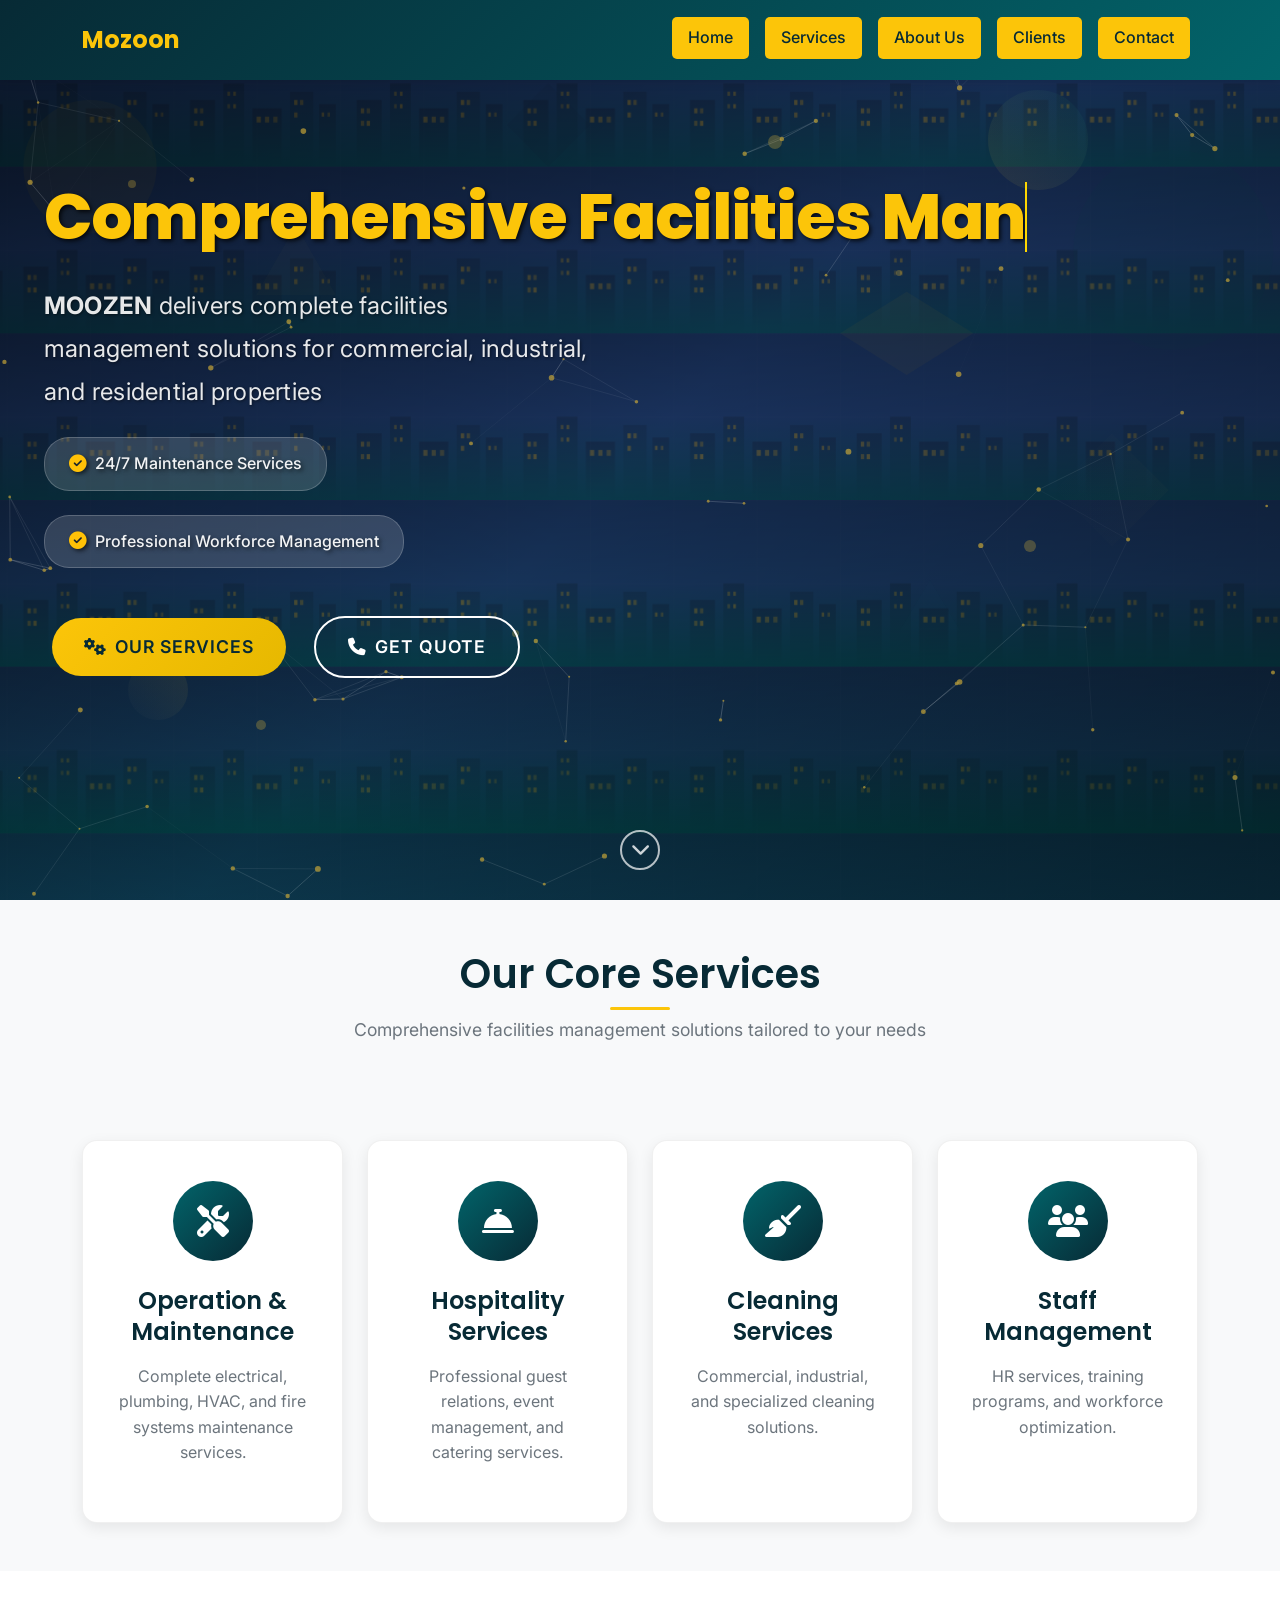
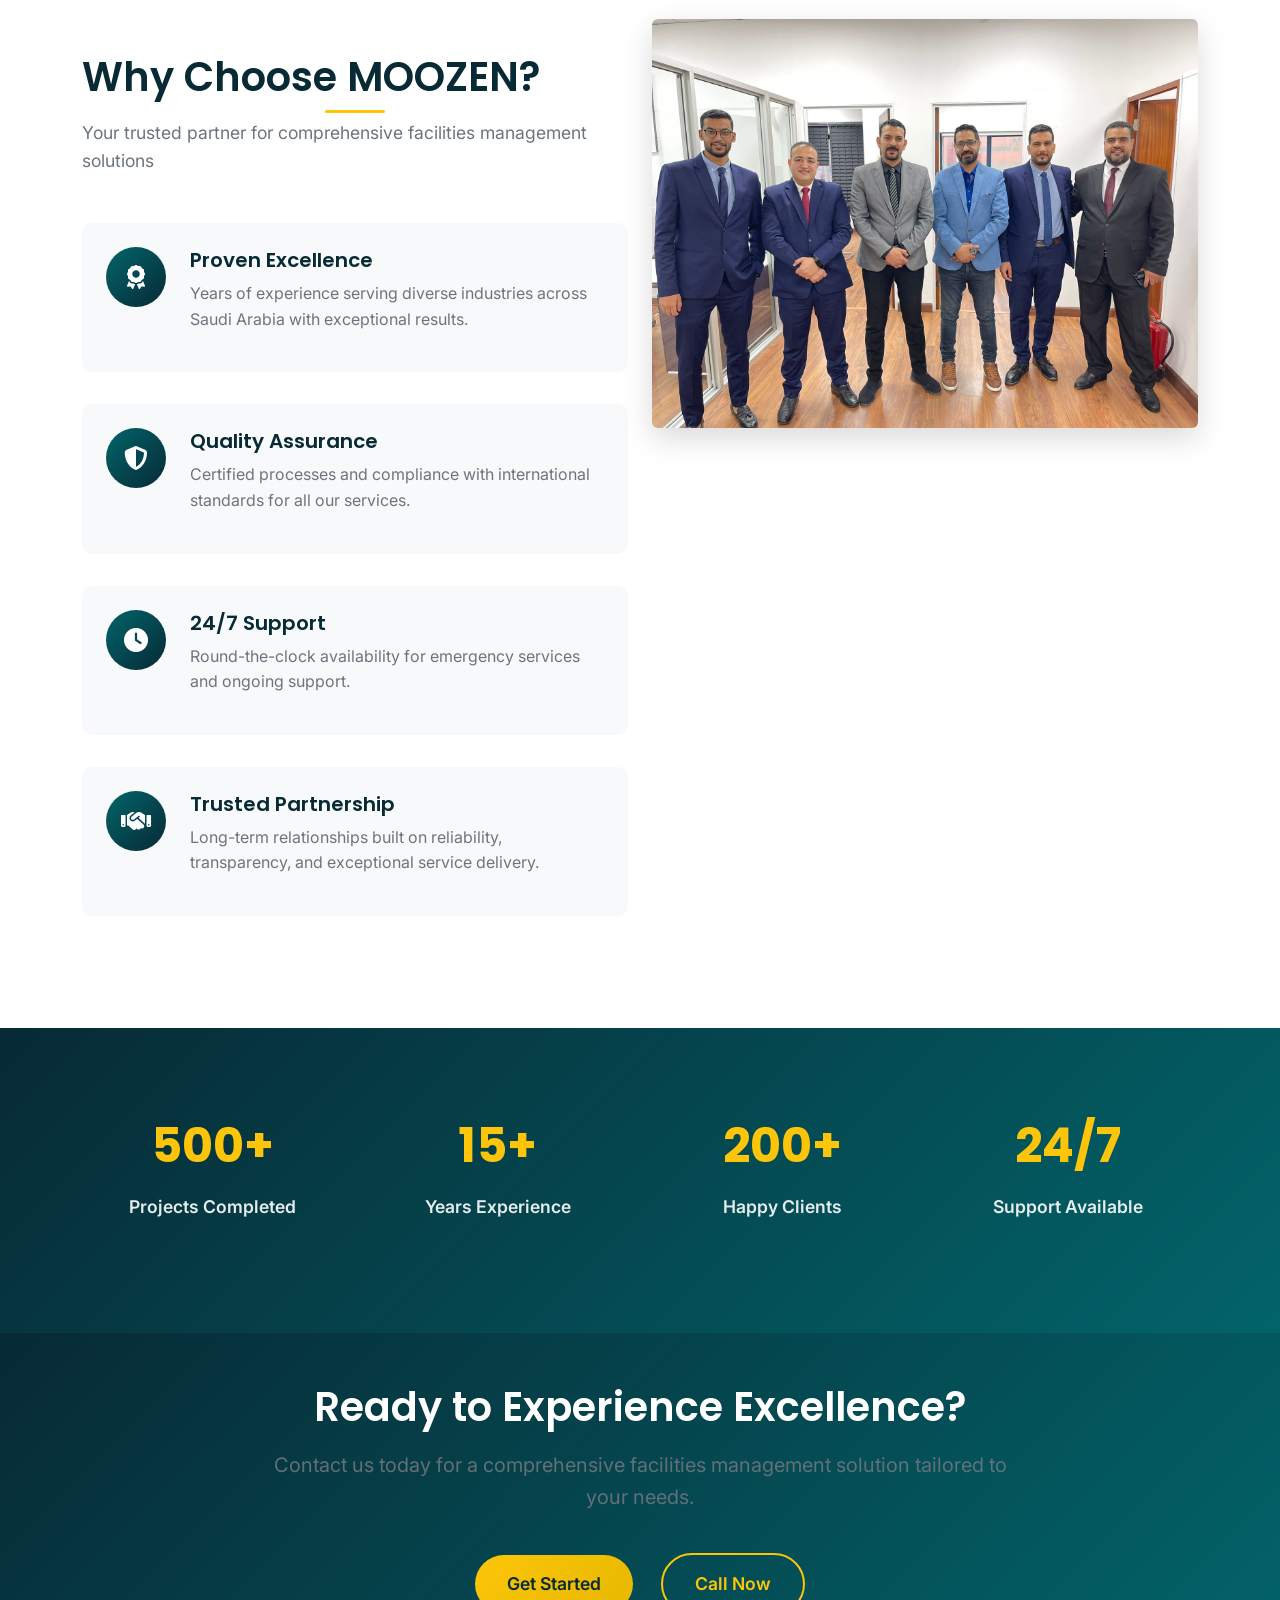
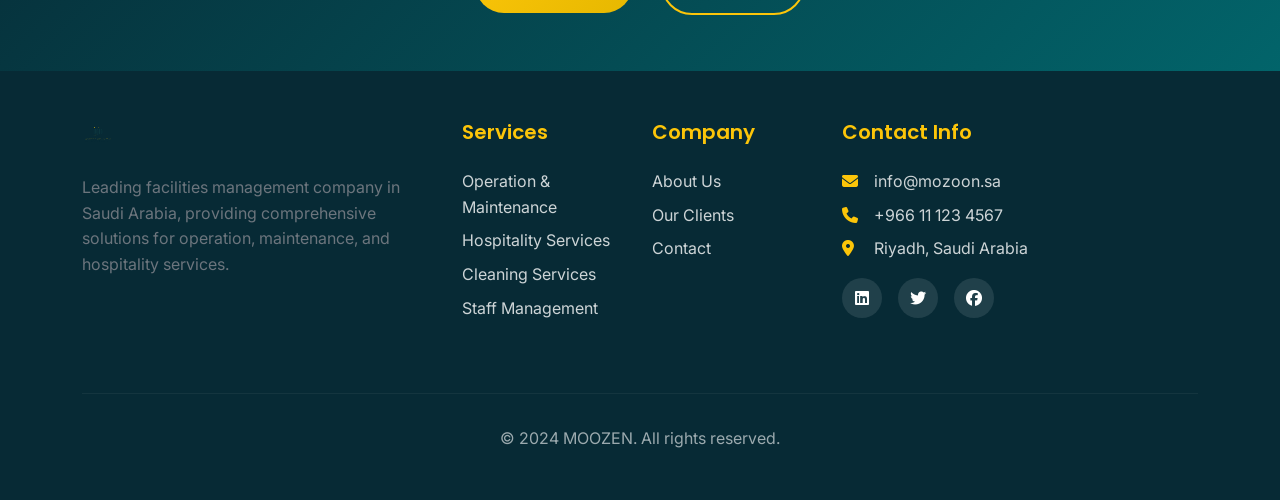
==== index.html @ cc42c61a "Initial commit: Mozoon facilities management website with interactive features" ====
<!DOCTYPE html>
<html lang="en">
<head>
    <meta charset="UTF-8">
    <meta name="viewport" content="width=device-width, initial-scale=1.0">
    <meta name="description" content="MOOZEN - Leading facilities management company in Saudi Arabia providing comprehensive maintenance, operation, and hospitality services.">
    <meta name="keywords" content="facilities management, Saudi Arabia, maintenance, operation, hospitality services, cleaning, staff management">
    <title>MOOZEN - Excellence in Facilities Management | Saudi Arabia</title>
    
    <!-- Bootstrap 5 CSS -->
    <link href="https://cdn.jsdelivr.net/npm/bootstrap@5.3.0/dist/css/bootstrap.min.css" rel="stylesheet">
    <!-- Font Awesome -->
    <link rel="stylesheet" href="https://cdnjs.cloudflare.com/ajax/libs/font-awesome/6.4.0/css/all.min.css">
    <!-- Google Fonts -->
    <link href="https://fonts.googleapis.com/css2?family=Inter:wght@300;400;500;600;700&family=Poppins:wght@300;400;500;600;700&display=swap" rel="stylesheet">
    <!-- Custom CSS -->
    <link rel="stylesheet" href="styles.css">
</head>
<body>
    <!-- Navigation -->
    <nav class="navbar navbar-expand-lg navbar-dark fixed-top">
        <div class="container">
            <a class="navbar-brand" href="index.html">
                <span class="logo-text">Mozoon</span>
            </a>
            <button class="navbar-toggler" type="button" data-bs-toggle="collapse" data-bs-target="#navbarNav">
                <span class="navbar-toggler-icon"></span>
            </button>
            <div class="collapse navbar-collapse" id="navbarNav">
                <ul class="navbar-nav ms-auto">
                    <li class="nav-item">
                        <a class="nav-link active" href="index.html">Home</a>
                    </li>
                    <li class="nav-item">
                        <a class="nav-link" href="services.html">Services</a>
                    </li>
                    <li class="nav-item">
                        <a class="nav-link" href="about.html">About Us</a>
                    </li>
                    <li class="nav-item">
                        <a class="nav-link" href="clients.html">Clients</a>
                    </li>
                    <li class="nav-item">
                        <a class="nav-link" href="contact.html">Contact</a>
                    </li>
                </ul>
            </div>
        </div>
    </nav>

    <!-- Hero Section -->
    <section class="hero-section parallax-hero hero-slider">
        <!-- Background Image Slider -->
        <div class="hero-background-slider">
            <div class="hero-slide active" data-bg="photovoltaics-factory-manager-looking-paperwork-documents.jpg">
                <div class="slide-overlay"></div>
            </div>
            <div class="hero-slide" data-bg="person-white-chemical-protection-suit-doing-disinfection-public-areas-stop-spreading-highly-contagious-corona-virus.jpg">
                <div class="slide-overlay"></div>
            </div>
            <div class="hero-slide" data-bg="human-hand-passing-gear-robotic-hand.jpg">
                <div class="slide-overlay"></div>
            </div>
        </div>
        
        <canvas id="particle-network-canvas" class="particle-network-canvas"></canvas>
        <div class="hero-particles">
            <div class="particle particle-1"></div>
            <div class="particle particle-2"></div>
            <div class="particle particle-3"></div>
            <div class="particle particle-4"></div>
            <div class="particle particle-5"></div>
            <div class="particle particle-6"></div>
        </div>
        <div class="hero-geometric-shapes">
            <div class="shape shape-circle-1"></div>
            <div class="shape shape-circle-2"></div>
            <div class="shape shape-triangle-1"></div>
            <div class="shape shape-triangle-2"></div>
            <div class="shape shape-square-1"></div>
        </div>
        <div class="container-fluid">
            <div class="row align-items-center min-vh-100">
                <div class="col-lg-6 col-md-8">
                    <div class="hero-content-left">
                        <!-- Dynamic slide text -->
                        <div class="hero-slide-text">
                            <div class="slide-text" data-slide="0">
                                <h1 class="hero-title typewriter-text">Comprehensive Facilities Management</h1>
                                <div class="hero-subtitle fade-in-up">
                                    <p class="lead-text mb-3"><strong>MOOZEN</strong> delivers complete facilities management solutions for commercial, industrial, and residential properties</p>
                                    <div class="key-benefits">
                                        <div class="benefit-highlight">
                                            <i class="fas fa-check-circle text-warning me-2"></i>
                                            <span>24/7 Maintenance Services</span>
                                        </div>
                                        <div class="benefit-highlight">
                                            <i class="fas fa-check-circle text-warning me-2"></i>
                                            <span>Professional Workforce Management</span>
                                        </div>
                                    </div>
                                </div>
                            </div>
                            <div class="slide-text" data-slide="1">
                                <h1 class="hero-title typewriter-text">Premium Cleaning & Sanitization</h1>
                                <p class="hero-subtitle fade-in-up">Maintaining the highest hygiene standards with advanced cleaning protocols and professional disinfection services for all types of facilities and environments.</p>
                            </div>
                            <div class="slide-text" data-slide="2">
                                <h1 class="hero-title typewriter-text">Smart Operations & Technology</h1>
                                <p class="hero-subtitle fade-in-up">Integrating cutting-edge technology with experienced professionals to deliver efficient, cost-effective facility management solutions that exceed expectations.</p>
                            </div>
                        </div>
                        
                        <div class="hero-buttons fade-in-up">
                            <a href="services.html" class="btn btn-primary btn-lg me-3">
                                <i class="fas fa-cogs me-2"></i>Our Services
                            </a>
                            <a href="contact.html" class="btn btn-outline-light btn-lg">
                                <i class="fas fa-phone me-2"></i>Get Quote
                            </a>
                        </div>
                    </div>
                </div>
                <div class="col-lg-6 col-md-4 d-none d-md-block">
                    <!-- This column will show the background images -->
                </div>
            </div>
        </div>
        <div class="hero-scroll-indicator">
            <div class="scroll-arrow">
                <i class="fas fa-chevron-down"></i>
            </div>
        </div>
    </section>

    <!-- Services Overview -->
    <section class="services-overview py-5">
        <div class="container">
            <div class="row">
                <div class="col-lg-8 mx-auto text-center mb-5">
                    <h2 class="section-title">Our Core Services</h2>
                    <p class="section-subtitle">Comprehensive facilities management solutions tailored to your needs</p>
                </div>
            </div>
            <div class="row g-4">
                <div class="col-lg-3 col-md-6">
                    <div class="service-card">
                        <div class="service-icon">
                            <i class="fas fa-tools"></i>
                        </div>
                        <h4>Operation & Maintenance</h4>
                        <p>Complete electrical, plumbing, HVAC, and fire systems maintenance services.</p>
                    </div>
                </div>
                <div class="col-lg-3 col-md-6">
                    <div class="service-card">
                        <div class="service-icon">
                            <i class="fas fa-concierge-bell"></i>
                        </div>
                        <h4>Hospitality Services</h4>
                        <p>Professional guest relations, event management, and catering services.</p>
                    </div>
                </div>
                <div class="col-lg-3 col-md-6">
                    <div class="service-card">
                        <div class="service-icon">
                            <i class="fas fa-broom"></i>
                        </div>
                        <h4>Cleaning Services</h4>
                        <p>Commercial, industrial, and specialized cleaning solutions.</p>
                    </div>
                </div>
                <div class="col-lg-3 col-md-6">
                    <div class="service-card">
                        <div class="service-icon">
                            <i class="fas fa-users"></i>
                        </div>
                        <h4>Staff Management</h4>
                        <p>HR services, training programs, and workforce optimization.</p>
                    </div>
                </div>
            </div>
        </div>
    </section>

    <!-- Why Choose Us -->
    <section class="why-choose-us py-5" id="why-choose-us">
        <div class="container">
            <div class="row">
                <div class="col-lg-6">
                    <div class="why-content">
                        <h2 class="section-title animate-title">Why Choose MOOZEN?</h2>
                        <p class="section-subtitle animate-subtitle">Your trusted partner for comprehensive facilities management solutions</p>
                        
                        <div class="benefit-item animate-benefit" data-delay="0.2">
                            <div class="benefit-icon">
                                <i class="fas fa-award"></i>
                            </div>
                            <div class="benefit-content">
                                <h5 class="highlight-text">Proven Excellence</h5>
                                <p>Years of experience serving diverse industries across Saudi Arabia with exceptional results.</p>
                            </div>
                        </div>
                        
                        <div class="benefit-item animate-benefit" data-delay="0.4">
                            <div class="benefit-icon">
                                <i class="fas fa-shield-alt"></i>
                            </div>
                            <div class="benefit-content">
                                <h5 class="highlight-text">Quality Assurance</h5>
                                <p>Certified processes and compliance with international standards for all our services.</p>
                            </div>
                        </div>
                        
                        <div class="benefit-item animate-benefit" data-delay="0.6">
                            <div class="benefit-icon">
                                <i class="fas fa-clock"></i>
                            </div>
                            <div class="benefit-content">
                                <h5 class="highlight-text">24/7 Support</h5>
                                <p>Round-the-clock availability for emergency services and ongoing support.</p>
                            </div>
                        </div>
                        
                        <div class="benefit-item animate-benefit" data-delay="0.8">
                            <div class="benefit-icon">
                                <i class="fas fa-handshake"></i>
                            </div>
                            <div class="benefit-content">
                                <h5 class="highlight-text">Trusted Partnership</h5>
                                <p>Long-term relationships built on reliability, transparency, and exceptional service delivery.</p>
                            </div>
                        </div>
                    </div>
                </div>
                <div class="col-lg-6">
                    <div class="why-image animate-image">
                        <img src="team.jpg" alt="Professional Team" class="img-fluid rounded">
                    </div>
                </div>
            </div>
        </div>
    </section>

    <!-- Company Statistics -->
    <section class="stats-section py-5">
        <div class="container">
            <div class="row text-center">
                <div class="col-lg-3 col-md-6 mb-4">
                    <div class="stat-item">
                        <div class="stat-number">500+</div>
                        <div class="stat-label">Projects Completed</div>
                    </div>
                </div>
                <div class="col-lg-3 col-md-6 mb-4">
                    <div class="stat-item">
                        <div class="stat-number">15+</div>
                        <div class="stat-label">Years Experience</div>
                    </div>
                </div>
                <div class="col-lg-3 col-md-6 mb-4">
                    <div class="stat-item">
                        <div class="stat-number">200+</div>
                        <div class="stat-label">Happy Clients</div>
                    </div>
                </div>
                <div class="col-lg-3 col-md-6 mb-4">
                    <div class="stat-item">
                        <div class="stat-number">24/7</div>
                        <div class="stat-label">Support Available</div>
                    </div>
                </div>
            </div>
        </div>
    </section>

    <!-- Call to Action -->
    <section class="cta-section py-5">
        <div class="container">
            <div class="row">
                <div class="col-lg-8 mx-auto text-center">
                    <h2 class="cta-title">Ready to Experience Excellence?</h2>
                    <p class="cta-subtitle">Contact us today for a comprehensive facilities management solution tailored to your needs.</p>
                    <div class="cta-buttons">
                        <a href="contact.html" class="btn btn-primary btn-lg me-3">Get Started</a>
                        <a href="tel:+966123456789" class="btn btn-outline-primary btn-lg">Call Now</a>
                    </div>
                </div>
            </div>
        </div>
    </section>

    <!-- Footer -->
    <footer class="footer py-5">
        <div class="container">
            <div class="row">
                <div class="col-lg-4 mb-4">
                    <div class="footer-brand">
                        <img src="logo mozoon.svg" alt="MOOZEN Logo" class="footer-logo">
                        <p>Leading facilities management company in Saudi Arabia, providing comprehensive solutions for operation, maintenance, and hospitality services.</p>
                    </div>
                </div>
                <div class="col-lg-2 col-md-6 mb-4">
                    <h5 class="footer-title">Services</h5>
                    <ul class="footer-links">
                        <li><a href="services.html">Operation & Maintenance</a></li>
                        <li><a href="services.html">Hospitality Services</a></li>
                        <li><a href="services.html">Cleaning Services</a></li>
                        <li><a href="services.html">Staff Management</a></li>
                    </ul>
                </div>
                <div class="col-lg-2 col-md-6 mb-4">
                    <h5 class="footer-title">Company</h5>
                    <ul class="footer-links">
                        <li><a href="about.html">About Us</a></li>
                        <li><a href="clients.html">Our Clients</a></li>
                        <li><a href="contact.html">Contact</a></li>
                    </ul>
                </div>
                <div class="col-lg-4 mb-4">
                    <h5 class="footer-title">Contact Info</h5>
                    <div class="contact-info">
                        <p><i class="fas fa-envelope me-2"></i> info@mozoon.sa</p>
                        <p><i class="fas fa-phone me-2"></i> +966 11 123 4567</p>
                        <p><i class="fas fa-map-marker-alt me-2"></i> Riyadh, Saudi Arabia</p>
                    </div>
                    <div class="social-links mt-3">
                        <a href="#" class="social-link"><i class="fab fa-linkedin"></i></a>
                        <a href="#" class="social-link"><i class="fab fa-twitter"></i></a>
                        <a href="#" class="social-link"><i class="fab fa-facebook"></i></a>
                    </div>
                </div>
            </div>
            <hr class="footer-divider">
            <div class="row">
                <div class="col-12 text-center">
                    <p class="footer-copyright">&copy; 2024 MOOZEN. All rights reserved.</p>
                </div>
            </div>
        </div>
    </footer>

    <!-- Bootstrap 5 JS -->
    <script src="https://cdn.jsdelivr.net/npm/bootstrap@5.3.0/dist/js/bootstrap.bundle.min.js"></script>
    <!-- Custom JS -->
    <script src="script.js"></script>
</body>
</html>
---- styles.css ----
/* MOOZEN Facilities Management - Custom Styles */

/* CSS Variables for Brand Colors */
:root {
    --primary-gray: #B6B5B5;
    --professional-teal: #02646A;
    --corporate-navy: #072A35;
    --accent-gold: #FCC509;
    --white: #ffffff;
    --light-gray: #f8f9fa;
    --dark-gray: #343a40;
    --text-dark: #2c3e50;
    --text-light: #6c757d;
}

/* Global Styles */
* {
    margin: 0;
    padding: 0;
    box-sizing: border-box;
}

html {
    scroll-behavior: smooth;
}

body {
    font-family: 'Inter', sans-serif;
    line-height: 1.6;
    color: var(--text-dark);
    background-color: var(--white);
}

/* Typography */
h1, h2, h3, h4, h5, h6 {
    font-family: 'Poppins', sans-serif;
    font-weight: 600;
    line-height: 1.3;
    margin-bottom: 1rem;
}

h1 {
    font-size: 3.5rem;
    font-weight: 700;
}

h2 {
    font-size: 2.5rem;
}

h3 {
    font-size: 2rem;
}

h4 {
    font-size: 1.5rem;
}

h5 {
    font-size: 1.25rem;
}

p {
    margin-bottom: 1rem;
    color: var(--text-light);
}

.lead {
    font-size: 1.25rem;
    font-weight: 400;
    color: var(--text-dark);
}

/* Navigation */
.navbar {
    background: linear-gradient(135deg, var(--corporate-navy) 0%, var(--professional-teal) 100%);
    padding: 1rem 0;
    transition: all 0.3s ease;
    box-shadow: 0 2px 10px rgba(0,0,0,0.1);
}

.navbar-brand .logo {
    height: 40px;
    width: auto;
}

.navbar-brand .logo-text {
    color: #FCC509 !important;
    font-weight: 700;
    font-size: 1.5rem;
    font-family: 'Poppins', sans-serif;
}

.navbar-nav .nav-link {
    color: var(--white) !important;
    font-weight: 500;
    margin: 0 0.5rem;
    padding: 0.5rem 1rem !important;
    border-radius: 5px;
    transition: all 0.3s ease;
}

.navbar-nav .nav-link:hover,
.navbar-nav .nav-link.active {
    background-color: var(--accent-gold);
    color: var(--corporate-navy) !important;
    transform: translateY(-2px);
}

.navbar-toggler {
    border: none;
    padding: 0.25rem 0.5rem;
}

.navbar-toggler:focus {
    box-shadow: none;
}

/* Particle Network Canvas */
.particle-network-canvas {
    position: absolute;
    top: 0;
    left: 0;
    width: 100%;
    height: 100%;
    z-index: 2;
    pointer-events: none;
    opacity: 0.8;
}

/* Hero Background Slider */
.hero-slider {
    position: relative;
    overflow: hidden;
}

.hero-background-slider {
    position: absolute;
    top: 0;
    left: 0;
    width: 100%;
    height: 100%;
    z-index: 0;
}

.hero-slide {
    position: absolute;
    top: 0;
    left: 0;
    width: 100%;
    height: 100%;
    background-size: cover;
    background-position: center;
    background-repeat: no-repeat;
    opacity: 0;
    transition: opacity 1s ease-in-out;
    z-index: 1;
}

.hero-slide.active {
    opacity: 1;
}

.hero-slide[data-bg="photovoltaics-factory-manager-looking-paperwork-documents.jpg"] {
    background-image: url('photovoltaics-factory-manager-looking-paperwork-documents.jpg');
}

.hero-slide[data-bg="person-white-chemical-protection-suit-doing-disinfection-public-areas-stop-spreading-highly-contagious-corona-virus.jpg"] {
    background-image: url('person-white-chemical-protection-suit-doing-disinfection-public-areas-stop-spreading-highly-contagious-corona-virus.jpg');
}

.hero-slide[data-bg="human-hand-passing-gear-robotic-hand.jpg"] {
    background-image: url('human-hand-passing-gear-robotic-hand.jpg');
}

.slide-overlay {
    position: absolute;
    top: 0;
    left: 0;
    width: 100%;
    height: 100%;
    background: linear-gradient(135deg, rgba(0, 0, 0, 0.7) 0%, rgba(0, 0, 0, 0.4) 50%, rgba(0, 0, 0, 0.6) 100%);
    z-index: 2;
}

/* Hero Slide Text */
.hero-slide-text {
    position: relative;
    z-index: 10;
}

.slide-text {
    opacity: 0;
    transform: translateY(30px);
    transition: all 1s ease-in-out;
    display: none;
}

.slide-text.active {
    opacity: 1;
    transform: translateY(0);
    display: block;
}

.slide-text .hero-title {
    animation: slideInFromTop 1.2s ease-out;
}

.slide-text .hero-subtitle {
    animation: slideInFromBottom 1.2s ease-out 0.3s both;
}

@keyframes slideInFromTop {
    0% {
        opacity: 0;
        transform: translateY(-50px);
    }
    100% {
        opacity: 1;
        transform: translateY(0);
    }
}

@keyframes slideInFromBottom {
    0% {
        opacity: 0;
        transform: translateY(30px);
    }
    100% {
        opacity: 1;
        transform: translateY(0);
    }
}

/* Mobile optimizations for hero slider */
@media (max-width: 768px) {
    .particle-network-canvas {
        opacity: 0.6; /* Reduce opacity on mobile for better performance */
    }
    
    .hero-slide {
        background-attachment: scroll; /* Disable parallax on mobile for better performance */
    }
    
    .slide-overlay {
        background: linear-gradient(135deg, rgba(0, 0, 0, 0.8) 0%, rgba(0, 0, 0, 0.6) 100%);
    }
    
    .slide-text .hero-title {
        font-size: 2rem;
    }
    
    .slide-text .hero-subtitle {
        font-size: 1rem;
    }
}

/* Hero Section with Parallax Effect */
.hero-section {
    position: relative;
    height: 100vh;
    min-height: 600px;
    display: flex;
    align-items: center;
    justify-content: center;
    overflow: hidden;
    color: white;
}

.parallax-hero {
    background-image: url('hero-bg.svg');
    background-attachment: fixed;
    background-position: center center;
    background-repeat: no-repeat;
    background-size: cover;
}

/* Hero Content Left-Aligned */
.hero-content-left {
    position: relative;
    z-index: 3;
    text-align: left;
    padding: 3rem 2rem;
    color: var(--white);
    max-width: 100%;
}

.hero-content-left .hero-title {
    font-size: 4rem;
    font-weight: 800;
    margin-bottom: 1.5rem;
    color: #FCC509 !important;
    text-shadow: 2px 2px 4px rgba(0, 0, 0, 0.8);
    line-height: 1.1;
    letter-spacing: -0.02em;
    font-family: 'Poppins', sans-serif;
}

.hero-content-left .hero-subtitle {
    font-size: 1.35rem;
    margin-bottom: 2rem;
    opacity: 0.95;
    line-height: 1.7;
    text-shadow: 2px 2px 4px rgba(0, 0, 0, 0.6);
    max-width: 100%;
    font-weight: 300;
    color: rgba(255, 255, 255, 0.95);
}

.hero-content-left .lead-text {
    font-size: 1.5rem;
    font-weight: 400;
    line-height: 1.8;
    margin: 0;
    max-width: 100%;
    color: rgba(255, 255, 255, 0.9);
    text-shadow: 1px 1px 3px rgba(0, 0, 0, 0.5);
    letter-spacing: 0.01em;
}

.hero-content-left .key-benefits {
    display: flex;
    justify-content: flex-start;
    gap: 1.5rem;
    margin-top: 1.5rem;
    flex-wrap: wrap;
}

.hero-content-left .benefit-highlight {
    display: flex;
    align-items: center;
    background: rgba(255, 255, 255, 0.15);
    padding: 0.75rem 1.5rem;
    border-radius: 25px;
    backdrop-filter: blur(10px);
    border: 1px solid rgba(255, 255, 255, 0.2);
    transition: all 0.3s ease;
    font-weight: 500;
}

.hero-content-left .benefit-highlight:hover {
    background: rgba(255, 255, 255, 0.25);
    transform: translateY(-2px);
    box-shadow: 0 8px 25px rgba(0, 0, 0, 0.3);
}

.hero-content-left .hero-buttons {
    margin-top: 2.5rem;
    text-align: left;
}

/* Keep original hero-content for backward compatibility */
.hero-content {
    position: relative;
    z-index: 3;
    text-align: center;
    padding: 2rem;
    color: var(--white);
}

.hero-title {
    font-size: 3.5rem;
    font-weight: 700;
    margin-bottom: 1.5rem;
    color: #FCC509 !important;
    text-shadow: 2px 2px 4px rgba(0, 0, 0, 0.8);
}

.hero-subtitle {
    font-size: 1.3rem;
    margin-bottom: 2rem;
    opacity: 0.95;
    line-height: 1.6;
    text-shadow: 1px 1px 2px rgba(0, 0, 0, 0.5);
    max-width: 600px;
}

.lead-text {
    font-size: 1.4rem;
    font-weight: 400;
    line-height: 1.7;
    margin: 0 auto;
    max-width: 650px;
}

.key-benefits {
    display: flex;
    justify-content: center;
    gap: 2rem;
    margin-top: 1.5rem;
    flex-wrap: wrap;
}

.benefit-highlight {
    display: flex;
    align-items: center;
    background: rgba(255, 255, 255, 0.1);
    padding: 0.75rem 1.5rem;
    border-radius: 25px;
    backdrop-filter: blur(5px);
    border: 1px solid rgba(212, 175, 55, 0.3);
    transition: all 0.3s ease;
    font-weight: 600;
    font-size: 1rem;
}

.benefit-highlight:hover {
    background: rgba(212, 175, 55, 0.2);
    transform: translateY(-2px);
    box-shadow: 0 5px 15px rgba(212, 175, 55, 0.3);
}

.benefit-highlight i {
    font-size: 1.1rem;
    color: #D4AF37;
}

.hero-buttons {
    margin-bottom: 2rem;
}

.hero-buttons .btn {
    margin: 0.5rem;
    padding: 1rem 2rem;
    font-size: 1.1rem;
    font-weight: 600;
    border-radius: 50px;
    transition: all 0.3s ease;
    text-transform: uppercase;
    letter-spacing: 1px;
}

.hero-buttons .btn:hover {
    transform: translateY(-3px);
    box-shadow: 0 10px 25px rgba(0, 0, 0, 0.3);
}

/* Animated Particles */
.hero-particles {
    position: absolute;
    top: 0;
    left: 0;
    width: 100%;
    height: 100%;
    z-index: 2;
    pointer-events: none;
}

.particle {
    position: absolute;
    background: rgba(212, 175, 55, 0.3);
    border-radius: 50%;
    animation: float 6s ease-in-out infinite;
}

.particle-1 {
    width: 8px;
    height: 8px;
    top: 20%;
    left: 10%;
    animation-delay: 0s;
    animation-duration: 8s;
}

.particle-2 {
    width: 12px;
    height: 12px;
    top: 60%;
    left: 80%;
    animation-delay: 2s;
    animation-duration: 10s;
}

.particle-3 {
    width: 6px;
    height: 6px;
    top: 30%;
    left: 70%;
    animation-delay: 4s;
    animation-duration: 7s;
}

.particle-4 {
    width: 10px;
    height: 10px;
    top: 80%;
    left: 20%;
    animation-delay: 1s;
    animation-duration: 9s;
}

.particle-5 {
    width: 14px;
    height: 14px;
    top: 15%;
    left: 60%;
    animation-delay: 3s;
    animation-duration: 11s;
}

.particle-6 {
    width: 7px;
    height: 7px;
    top: 70%;
    left: 40%;
    animation-delay: 5s;
    animation-duration: 6s;
}

/* Geometric Shapes */
.hero-geometric-shapes {
    position: absolute;
    top: 0;
    left: 0;
    width: 100%;
    height: 100%;
    z-index: 2;
    pointer-events: none;
}

.shape {
    position: absolute;
    opacity: 0.1;
    animation: geometricFloat 12s ease-in-out infinite;
}

.shape-circle-1 {
    width: 100px;
    height: 100px;
    background: linear-gradient(45deg, #D4AF37, #02646A);
    border-radius: 50%;
    top: 10%;
    right: 15%;
    animation-delay: 0s;
}

.shape-circle-2 {
    width: 60px;
    height: 60px;
    background: linear-gradient(45deg, #1B365D, #D4AF37);
    border-radius: 50%;
    bottom: 20%;
    left: 10%;
    animation-delay: 4s;
}

.shape-triangle-1 {
    width: 0;
    height: 0;
    border-left: 40px solid transparent;
    border-right: 40px solid transparent;
    border-bottom: 70px solid rgba(212, 175, 55, 0.2);
    top: 25%;
    left: 20%;
    animation-delay: 2s;
}

.shape-triangle-2 {
    width: 0;
    height: 0;
    border-left: 30px solid transparent;
    border-right: 30px solid transparent;
    border-bottom: 50px solid rgba(2, 100, 106, 0.2);
    bottom: 30%;
    right: 25%;
    animation-delay: 6s;
}

.shape-square-1 {
    width: 80px;
    height: 80px;
    background: linear-gradient(45deg, rgba(27, 54, 93, 0.2), rgba(212, 175, 55, 0.2));
    transform: rotate(45deg);
    top: 50%;
    right: 10%;
    animation-delay: 8s;
}

/* Scroll Indicator */
.hero-scroll-indicator {
    position: absolute;
    bottom: 30px;
    left: 50%;
    transform: translateX(-50%);
    z-index: 3;
}

.scroll-arrow {
    width: 40px;
    height: 40px;
    border: 2px solid rgba(255, 255, 255, 0.7);
    border-radius: 50%;
    display: flex;
    align-items: center;
    justify-content: center;
    animation: bounce 2s infinite;
    cursor: pointer;
    transition: all 0.3s ease;
}

.scroll-arrow:hover {
    background: rgba(255, 255, 255, 0.1);
    border-color: #D4AF37;
}

.scroll-arrow i {
    color: rgba(255, 255, 255, 0.8);
    font-size: 1.2rem;
}

/* Typewriter Effect */
.typewriter-text {
    display: inline-block;
    color: #FCC509 !important; /* Yellow color */
    font-weight: 600;
    text-shadow: 2px 2px 4px rgba(0, 0, 0, 0.8);
    border-right: 2px solid transparent;
    white-space: nowrap;
    overflow: hidden;
    animation: none; /* Remove default animation, controlled by JS */
    transition: all 0.3s ease;
}

/* Animations */
@keyframes float {
    0%, 100% {
        transform: translateY(0px) rotate(0deg);
        opacity: 0.3;
    }
    50% {
        transform: translateY(-20px) rotate(180deg);
        opacity: 0.8;
    }
}

@keyframes geometricFloat {
    0%, 100% {
        transform: translateY(0px) rotate(0deg);
    }
    33% {
        transform: translateY(-15px) rotate(120deg);
    }
    66% {
        transform: translateY(-30px) rotate(240deg);
    }
}

@keyframes bounce {
    0%, 20%, 50%, 80%, 100% {
        transform: translateX(-50%) translateY(0);
    }
    40% {
        transform: translateX(-50%) translateY(-10px);
    }
    60% {
        transform: translateX(-50%) translateY(-5px);
    }
}

@keyframes typing {
    from {
        width: 0;
    }
    to {
        width: 100%;
    }
}

@keyframes blink-caret {
    from, to {
        border-color: transparent;
    }
    50% {
        border-color: #D4AF37;
    }
}

.fade-in-up {
    opacity: 0;
    transform: translateY(30px);
    animation: fadeInUp 1s ease forwards;
    animation-delay: 0.5s;
}

@keyframes fadeInUp {
    to {
        opacity: 1;
        transform: translateY(0);
    }
}

/* Mobile Responsiveness */
@media (max-width: 768px) {
    .parallax-hero {
        background-attachment: scroll;
    }
    
    .hero-title {
        font-size: 2.5rem;
    }
    
    .hero-subtitle {
        font-size: 1.1rem;
    }
    
    .lead-text {
        font-size: 1.2rem;
        line-height: 1.6;
    }
    
    .key-benefits {
        flex-direction: column;
        gap: 1rem;
        align-items: center;
    }
    
    .benefit-highlight {
        padding: 0.6rem 1.2rem;
        font-size: 0.9rem;
    }
    
    .hero-content {
        padding: 1.5rem;
        margin: 1rem;
    }
    
    /* Mobile styles for left-aligned hero content */
    .hero-content-left {
        padding: 2rem 1.5rem;
        text-align: center;
    }
    
    .hero-content-left .hero-title {
        font-size: 2.8rem;
        line-height: 1.2;
        margin-bottom: 1rem;
    }
    
    .hero-content-left .hero-subtitle {
        font-size: 1.2rem;
        line-height: 1.6;
        margin-bottom: 1.5rem;
    }
    
    .hero-content-left .lead-text {
        font-size: 1.3rem;
        line-height: 1.7;
    }
    
    .hero-content-left .key-benefits {
        justify-content: center;
        flex-direction: column;
        gap: 1rem;
        align-items: center;
    }
    
    .hero-content-left .benefit-highlight {
        padding: 0.6rem 1.2rem;
        font-size: 0.95rem;
    }
    
    .hero-content-left .hero-buttons {
        text-align: center;
        margin-top: 2rem;
    }
    
    .stat-number {
        font-size: 2rem;
    }
    
    .hero-buttons .btn {
        padding: 0.8rem 1.5rem;
        font-size: 1rem;
        margin: 0.3rem;
    }
    
    .shape-circle-1, .shape-circle-2 {
        width: 60px;
        height: 60px;
    }
    
    .shape-square-1 {
        width: 50px;
        height: 50px;
    }
    
    .particle {
        display: none;
    }
}

/* Page Header */
.page-header {
    background: linear-gradient(135deg, var(--corporate-navy) 0%, var(--professional-teal) 100%);
    padding: 150px 0 100px;
    color: var(--white);
    text-align: center;
}

.page-title {
    font-size: 3rem;
    font-weight: 700;
    margin-bottom: 1rem;
}

.page-subtitle {
    font-size: 1.25rem;
    opacity: 0.9;
}

/* Buttons */
.btn-primary {
    background: linear-gradient(135deg, var(--accent-gold) 0%, #e6b800 100%);
    border: none;
    color: var(--corporate-navy);
    font-weight: 600;
    transition: all 0.3s ease;
}

.btn-primary:hover {
    background: linear-gradient(135deg, #e6b800 0%, var(--accent-gold) 100%);
    transform: translateY(-2px);
    box-shadow: 0 5px 15px rgba(252, 197, 9, 0.4);
    color: var(--corporate-navy);
}

.btn-outline-primary {
    border: 2px solid var(--accent-gold);
    color: var(--accent-gold);
    background: transparent;
    font-weight: 600;
}

.btn-outline-primary:hover {
    background: var(--accent-gold);
    color: var(--corporate-navy);
    transform: translateY(-2px);
}

.btn-outline-light {
    border: 2px solid var(--white);
    color: var(--white);
    background: transparent;
}

.btn-outline-light:hover {
    background: var(--white);
    color: var(--corporate-navy);
    transform: translateY(-2px);
}

/* Section Styles */
section {
    padding: 80px 0;
}

.section-title {
    color: var(--corporate-navy);
    margin-bottom: 1rem;
    position: relative;
}

.section-title::after {
    content: '';
    position: absolute;
    bottom: -10px;
    left: 50%;
    transform: translateX(-50%);
    width: 60px;
    height: 3px;
    background: var(--accent-gold);
    border-radius: 2px;
}

.section-subtitle {
    color: var(--text-light);
    font-size: 1.1rem;
    margin-bottom: 3rem;
}

/* Services Overview */
.services-overview {
    background: var(--light-gray);
}

.service-card {
    background: var(--white);
    padding: 2.5rem 2rem;
    border-radius: 15px;
    text-align: center;
    height: 100%;
    transition: all 0.3s ease;
    border: 1px solid rgba(182, 181, 181, 0.2);
    box-shadow: 0 5px 15px rgba(0,0,0,0.08);
}

.service-card:hover {
    transform: translateY(-10px);
    box-shadow: 0 15px 35px rgba(0,0,0,0.15);
    border-color: var(--accent-gold);
}

.service-icon {
    width: 80px;
    height: 80px;
    background: linear-gradient(135deg, var(--professional-teal), var(--corporate-navy));
    border-radius: 50%;
    display: flex;
    align-items: center;
    justify-content: center;
    margin: 0 auto 1.5rem;
    transition: all 0.3s ease;
}

.service-card:hover .service-icon {
    background: linear-gradient(135deg, var(--accent-gold), #e6b800);
    transform: scale(1.1);
}

.service-icon i {
    font-size: 2rem;
    color: var(--white);
}

.service-card:hover .service-icon i {
    color: var(--corporate-navy);
}

.service-card h4 {
    color: var(--corporate-navy);
    margin-bottom: 1rem;
}

/* Why Choose Us */
.why-choose-us {
    background: var(--white);
}

.why-content {
    padding: 2rem 0;
}

.benefit-item {
    display: flex;
    align-items: flex-start;
    margin-bottom: 2rem;
    padding: 1.5rem;
    background: var(--light-gray);
    border-radius: 10px;
    transition: all 0.3s ease;
}

.benefit-item:hover {
    background: var(--white);
    box-shadow: 0 5px 15px rgba(0,0,0,0.1);
    transform: translateX(10px);
}

.benefit-icon {
    width: 60px;
    height: 60px;
    background: linear-gradient(135deg, var(--professional-teal), var(--corporate-navy));
    border-radius: 50%;
    display: flex;
    align-items: center;
    justify-content: center;
    margin-right: 1.5rem;
    flex-shrink: 0;
}

.benefit-icon i {
    font-size: 1.5rem;
    color: var(--white);
}

.benefit-content h5 {
    color: var(--corporate-navy);
    margin-bottom: 0.5rem;
}

.why-image img {
    border-radius: 15px;
    box-shadow: 0 10px 30px rgba(0,0,0,0.15);
}

/* Statistics Section */
.stats-section {
    background: linear-gradient(135deg, var(--corporate-navy) 0%, var(--professional-teal) 100%);
    color: var(--white);
}

.stat-item {
    text-align: center;
    padding: 2rem 1rem;
}

.stat-number {
    font-size: 3.5rem;
    font-weight: 700;
    color: var(--accent-gold);
    margin-bottom: 0.5rem;
    font-family: 'Poppins', sans-serif;
}

.stat-label {
    font-size: 1.1rem;
    opacity: 0.9;
}

/* Services Detail Page */
.services-detail {
    background: var(--white);
}

.service-section {
    padding: 4rem 0;
    border-bottom: 1px solid rgba(182, 181, 181, 0.2);
}

.service-section:last-child {
    border-bottom: none;
}

.service-content {
    padding: 2rem 0;
}

.service-icon-large {
    width: 100px;
    height: 100px;
    background: linear-gradient(135deg, var(--professional-teal), var(--corporate-navy));
    border-radius: 20px;
    display: flex;
    align-items: center;
    justify-content: center;
    margin-bottom: 2rem;
}

.service-icon-large i {
    font-size: 3rem;
    color: var(--white);
}

.service-title {
    color: var(--corporate-navy);
    margin-bottom: 1.5rem;
}

.service-description {
    font-size: 1.1rem;
    margin-bottom: 2rem;
    color: var(--text-light);
}

.service-features {
    margin-top: 2rem;
}

.feature-item {
    display: flex;
    align-items: flex-start;
    margin-bottom: 1.5rem;
    padding: 1rem;
    background: var(--light-gray);
    border-radius: 10px;
    transition: all 0.3s ease;
}

.feature-item:hover {
    background: var(--white);
    box-shadow: 0 5px 15px rgba(0,0,0,0.1);
}

.feature-item i {
    font-size: 1.5rem;
    color: var(--professional-teal);
    margin-right: 1rem;
    margin-top: 0.25rem;
    flex-shrink: 0;
}

.feature-item h5 {
    color: var(--corporate-navy);
    margin-bottom: 0.5rem;
}

.service-image img {
    border-radius: 15px;
    box-shadow: 0 10px 30px rgba(0,0,0,0.15);
}

/* About Page Styles */
.company-story {
    background: var(--light-gray);
}

.story-content {
    padding: 2rem 0;
}

.story-highlights {
    margin-top: 2rem;
}

.highlight-item {
    display: flex;
    align-items: center;
    margin-bottom: 1rem;
    padding: 1rem;
    background: var(--white);
    border-radius: 10px;
    box-shadow: 0 2px 10px rgba(0,0,0,0.05);
}

.highlight-item i {
    font-size: 1.5rem;
    color: var(--accent-gold);
    margin-right: 1rem;
}

.highlight-item span {
    font-weight: 600;
    color: var(--corporate-navy);
}

.mission-vision {
    background: var(--white);
}

.mission-card,
.vision-card {
    background: var(--light-gray);
    padding: 3rem 2rem;
    border-radius: 15px;
    text-align: center;
    height: 100%;
    transition: all 0.3s ease;
}

.mission-card:hover,
.vision-card:hover {
    transform: translateY(-5px);
    box-shadow: 0 15px 35px rgba(0,0,0,0.1);
}

.card-icon {
    width: 80px;
    height: 80px;
    background: linear-gradient(135deg, var(--professional-teal), var(--corporate-navy));
    border-radius: 50%;
    display: flex;
    align-items: center;
    justify-content: center;
    margin: 0 auto 2rem;
}

.card-icon i {
    font-size: 2rem;
    color: var(--white);
}

.mission-card h3,
.vision-card h3 {
    color: var(--corporate-navy);
    margin-bottom: 1.5rem;
}

/* Core Values */
.core-values {
    background: var(--light-gray);
}

.value-card {
    background: var(--white);
    padding: 2.5rem 2rem;
    border-radius: 15px;
    text-align: center;
    height: 100%;
    transition: all 0.3s ease;
    box-shadow: 0 5px 15px rgba(0,0,0,0.08);
}

.value-card:hover {
    transform: translateY(-10px);
    box-shadow: 0 15px 35px rgba(0,0,0,0.15);
}

.value-icon {
    width: 70px;
    height: 70px;
    background: linear-gradient(135deg, var(--accent-gold), #e6b800);
    border-radius: 50%;
    display: flex;
    align-items: center;
    justify-content: center;
    margin: 0 auto 1.5rem;
}

.value-icon i {
    font-size: 1.8rem;
    color: var(--corporate-navy);
}

.value-card h4 {
    color: var(--corporate-navy);
    margin-bottom: 1rem;
}

/* Team Overview */
.team-overview {
    background: var(--white);
}

.team-card {
    background: var(--light-gray);
    border-radius: 15px;
    overflow: hidden;
    transition: all 0.3s ease;
    box-shadow: 0 5px 15px rgba(0,0,0,0.08);
}

.team-card:hover {
    transform: translateY(-10px);
    box-shadow: 0 15px 35px rgba(0,0,0,0.15);
}

.team-image {
    overflow: hidden;
}

.team-image img {
    width: 100%;
    height: 250px;
    object-fit: cover;
    transition: all 0.3s ease;
}

.team-card:hover .team-image img {
    transform: scale(1.05);
}

.team-info {
    padding: 2rem;
    background: var(--white);
}

.team-info h4 {
    color: var(--corporate-navy);
    margin-bottom: 0.5rem;
}

.team-position {
    color: var(--professional-teal);
    font-weight: 600;
    margin-bottom: 1rem;
}

.team-description {
    color: var(--text-light);
    font-size: 0.95rem;
}

/* Certifications */
.certifications {
    background: var(--light-gray);
}

.certification-card {
    background: var(--white);
    padding: 2rem;
    border-radius: 15px;
    text-align: center;
    height: 100%;
    transition: all 0.3s ease;
    box-shadow: 0 5px 15px rgba(0,0,0,0.08);
}

.certification-card:hover {
    transform: translateY(-5px);
    box-shadow: 0 15px 35px rgba(0,0,0,0.15);
}

.cert-icon {
    width: 60px;
    height: 60px;
    background: linear-gradient(135deg, var(--professional-teal), var(--corporate-navy));
    border-radius: 50%;
    display: flex;
    align-items: center;
    justify-content: center;
    margin: 0 auto 1.5rem;
}

.cert-icon i {
    font-size: 1.5rem;
    color: var(--white);
}

.certification-card h5 {
    color: var(--corporate-navy);
    margin-bottom: 1rem;
}

/* Timeline */
.company-timeline {
    background: var(--white);
}

.timeline {
    position: relative;
    padding: 2rem 0;
}

.timeline::before {
    content: '';
    position: absolute;
    left: 50%;
    top: 0;
    bottom: 0;
    width: 3px;
    background: var(--accent-gold);
    transform: translateX(-50%);
}

.timeline-item {
    display: flex;
    align-items: center;
    margin-bottom: 3rem;
    position: relative;
}

.timeline-item:nth-child(odd) {
    flex-direction: row;
}

.timeline-item:nth-child(even) {
    flex-direction: row-reverse;
}

.timeline-year {
    background: var(--accent-gold);
    color: var(--corporate-navy);
    padding: 1rem 1.5rem;
    border-radius: 50px;
    font-weight: 700;
    font-size: 1.1rem;
    position: relative;
    z-index: 2;
    margin: 0 2rem;
    min-width: 100px;
    text-align: center;
}

.timeline-content {
    background: var(--light-gray);
    padding: 2rem;
    border-radius: 15px;
    flex: 1;
    max-width: 400px;
    box-shadow: 0 5px 15px rgba(0,0,0,0.08);
}

.timeline-content h5 {
    color: var(--corporate-navy);
    margin-bottom: 1rem;
}

/* Call to Action */
.cta-section {
    background: linear-gradient(135deg, var(--corporate-navy) 0%, var(--professional-teal) 100%);
    color: var(--white);
    text-align: center;
}

.cta-title {
    font-size: 2.5rem;
    margin-bottom: 1rem;
}

.cta-subtitle {
    font-size: 1.25rem;
    margin-bottom: 2rem;
    opacity: 0.9;
}

.cta-buttons .btn {
    margin: 0.5rem;
    padding: 1rem 2rem;
    font-size: 1.1rem;
    font-weight: 600;
    border-radius: 50px;
}

/* Footer */
.footer {
    background: var(--corporate-navy);
    color: var(--white);
}

.footer-brand {
    margin-bottom: 2rem;
}

.footer-logo {
    height: 40px;
    width: auto;
    margin-bottom: 1rem;
}

.footer-title {
    color: var(--accent-gold);
    font-size: 1.25rem;
    margin-bottom: 1.5rem;
}

.footer-links {
    list-style: none;
    padding: 0;
}

.footer-links li {
    margin-bottom: 0.5rem;
}

.footer-links a {
    color: rgba(255, 255, 255, 0.8);
    text-decoration: none;
    transition: all 0.3s ease;
}

.footer-links a:hover {
    color: var(--accent-gold);
    padding-left: 5px;
}

.contact-info p {
    margin-bottom: 0.5rem;
    color: rgba(255, 255, 255, 0.8);
}

.contact-info i {
    color: var(--accent-gold);
    width: 20px;
}

.social-links {
    display: flex;
    gap: 1rem;
}

.social-link {
    width: 40px;
    height: 40px;
    background: rgba(255, 255, 255, 0.1);
    border-radius: 50%;
    display: flex;
    align-items: center;
    justify-content: center;
    color: var(--white);
    text-decoration: none;
    transition: all 0.3s ease;
}

.social-link:hover {
    background: var(--accent-gold);
    color: var(--corporate-navy);
    transform: translateY(-3px);
}

.footer-divider {
    border-color: rgba(255, 255, 255, 0.2);
    margin: 2rem 0;
}

.footer-copyright {
    color: rgba(255, 255, 255, 0.6);
    margin: 0;
}

/* Responsive Design */
@media (max-width: 1200px) {
    .hero-title {
        font-size: 3.5rem;
    }
    
    .page-title {
        font-size: 2.5rem;
    }
}

@media (max-width: 992px) {
    .hero-title {
        font-size: 3rem;
    }
    
    .hero-subtitle {
        font-size: 1.25rem;
    }
    
    .page-title {
        font-size: 2.25rem;
    }
    
    .timeline::before {
        left: 30px;
    }
    
    .timeline-item {
        flex-direction: row !important;
        padding-left: 60px;
    }
    
    .timeline-year {
        position: absolute;
        left: 0;
        margin: 0;
        min-width: 80px;
        font-size: 1rem;
        padding: 0.75rem 1rem;
    }
    
    .timeline-content {
        max-width: none;
    }
}

@media (max-width: 768px) {
    .hero-title {
        font-size: 2.5rem;
    }
    
    .hero-subtitle {
        font-size: 1.1rem;
    }
    
    .page-title {
        font-size: 2rem;
    }
    
    .section-title {
        font-size: 2rem;
    }
    
    .stat-number {
        font-size: 2.5rem;
    }
    
    .benefit-item,
    .feature-item {
        flex-direction: column;
        text-align: center;
    }
    
    .benefit-icon,
    .feature-item i {
        margin-right: 0;
        margin-bottom: 1rem;
    }
    
    .hero-buttons .btn,
    .cta-buttons .btn {
        display: block;
        width: 100%;
        margin: 0.5rem 0;
    }
}

@media (max-width: 576px) {
    .hero-title {
        font-size: 2rem;
    }
    
    .page-title {
        font-size: 1.75rem;
    }
    
    .section-title {
        font-size: 1.75rem;
    }
    
    .service-card,
    .value-card,
    .certification-card {
        margin-bottom: 2rem;
    }
    
    .timeline-item {
        padding-left: 40px;
    }
    
    .timeline-year {
        min-width: 60px;
        font-size: 0.9rem;
        padding: 0.5rem 0.75rem;
    }
}

/* Clients Page Specific Styles */

/* Client Portfolio */
.client-portfolio {
    background: var(--light-gray);
}

.client-category-card {
    background: var(--white);
    padding: 2.5rem 2rem;
    border-radius: 15px;
    text-align: center;
    height: 100%;
    transition: all 0.3s ease;
    box-shadow: 0 5px 15px rgba(0,0,0,0.08);
    border: 1px solid rgba(182, 181, 181, 0.2);
}

.client-category-card:hover {
    transform: translateY(-10px);
    box-shadow: 0 15px 35px rgba(0,0,0,0.15);
    border-color: var(--accent-gold);
}

.category-icon {
    width: 80px;
    height: 80px;
    background: linear-gradient(135deg, var(--professional-teal), var(--corporate-navy));
    border-radius: 50%;
    display: flex;
    align-items: center;
    justify-content: center;
    margin: 0 auto 1.5rem;
    transition: all 0.3s ease;
}

.client-category-card:hover .category-icon {
    background: linear-gradient(135deg, var(--accent-gold), #e6b800);
    transform: scale(1.1);
}

.category-icon i {
    font-size: 2rem;
    color: var(--white);
}

.client-category-card:hover .category-icon i {
    color: var(--corporate-navy);
}

.client-category-card h4 {
    color: var(--corporate-navy);
    margin-bottom: 1rem;
}

.client-count {
    margin-top: 1.5rem;
    padding-top: 1.5rem;
    border-top: 2px solid var(--light-gray);
}

.count-number {
    display: block;
    font-size: 2.5rem;
    font-weight: 700;
    color: var(--accent-gold);
    font-family: 'Poppins', sans-serif;
}

.count-label {
    font-size: 0.9rem;
    color: var(--text-light);
    text-transform: uppercase;
    letter-spacing: 1px;
}

/* Client Logos */
.client-logos {
    margin-top: 3rem;
}

.client-logo-card {
    background: var(--white);
    padding: 2rem 1rem;
    border-radius: 10px;
    text-align: center;
    height: 120px;
    display: flex;
    align-items: center;
    justify-content: center;
    transition: all 0.3s ease;
    box-shadow: 0 2px 10px rgba(0,0,0,0.05);
    border: 1px solid rgba(182, 181, 181, 0.2);
}

.client-logo-card:hover {
    transform: translateY(-5px);
    box-shadow: 0 10px 25px rgba(0,0,0,0.1);
    border-color: var(--accent-gold);
}

.logo-placeholder {
    text-align: center;
}

.logo-placeholder i {
    font-size: 2rem;
    color: var(--professional-teal);
    margin-bottom: 0.5rem;
    display: block;
}

.logo-placeholder span {
    font-size: 0.85rem;
    color: var(--text-dark);
    font-weight: 600;
    line-height: 1.2;
}

/* Case Studies */
.case-studies {
    background: var(--white);
}

.case-study-card {
    background: var(--white);
    border-radius: 15px;
    overflow: hidden;
    box-shadow: 0 5px 15px rgba(0,0,0,0.08);
    transition: all 0.3s ease;
    height: 100%;
    border: 1px solid rgba(182, 181, 181, 0.2);
}

.case-study-card:hover {
    transform: translateY(-10px);
    box-shadow: 0 15px 35px rgba(0,0,0,0.15);
}

.case-image {
    position: relative;
    height: 200px;
    background: linear-gradient(135deg, var(--corporate-navy), var(--professional-teal));
    display: flex;
    align-items: center;
    justify-content: center;
}

.image-placeholder {
    text-align: center;
}

.image-placeholder i {
    font-size: 4rem;
    color: var(--white);
    opacity: 0.8;
}

.case-category {
    position: absolute;
    top: 1rem;
    right: 1rem;
    background: var(--accent-gold);
    color: var(--corporate-navy);
    padding: 0.5rem 1rem;
    border-radius: 20px;
    font-size: 0.8rem;
    font-weight: 600;
    text-transform: uppercase;
    letter-spacing: 1px;
}

.case-content {
    padding: 2rem;
}

.case-content h4 {
    color: var(--corporate-navy);
    margin-bottom: 1.5rem;
}

.case-challenge,
.case-solution {
    margin-bottom: 1rem;
    font-size: 0.9rem;
    line-height: 1.6;
}

.case-challenge strong,
.case-solution strong {
    color: var(--corporate-navy);
}

.case-results {
    display: flex;
    gap: 1rem;
    margin: 1.5rem 0;
    padding: 1rem;
    background: var(--light-gray);
    border-radius: 10px;
}

.result-item {
    text-align: center;
    flex: 1;
}

.result-number {
    display: block;
    font-size: 1.5rem;
    font-weight: 700;
    color: var(--professional-teal);
    font-family: 'Poppins', sans-serif;
}

.result-label {
    font-size: 0.8rem;
    color: var(--text-light);
    text-transform: uppercase;
    letter-spacing: 1px;
}

/* Client Testimonials */
.client-testimonials {
    background: var(--light-gray);
}

.testimonial-card {
    background: var(--white);
    padding: 2.5rem 2rem;
    border-radius: 15px;
    height: 100%;
    transition: all 0.3s ease;
    box-shadow: 0 5px 15px rgba(0,0,0,0.08);
    border: 1px solid rgba(182, 181, 181, 0.2);
    position: relative;
}

.testimonial-card:hover {
    transform: translateY(-10px);
    box-shadow: 0 15px 35px rgba(0,0,0,0.15);
}

.testimonial-card.horizontal {
    display: flex;
    flex-direction: column;
    justify-content: space-between;
}

.testimonial-content {
    margin-bottom: 2rem;
}

.quote-icon {
    width: 50px;
    height: 50px;
    background: linear-gradient(135deg, var(--professional-teal), var(--corporate-navy));
    border-radius: 50%;
    display: flex;
    align-items: center;
    justify-content: center;
    margin-bottom: 1.5rem;
}

.quote-icon i {
    font-size: 1.2rem;
    color: var(--white);
}

.testimonial-text {
    font-style: italic;
    font-size: 1rem;
    line-height: 1.7;
    color: var(--text-dark);
    margin-bottom: 0;
}

.testimonial-author {
    display: flex;
    align-items: center;
    margin-bottom: 1rem;
}

.author-avatar {
    width: 50px;
    height: 50px;
    background: var(--light-gray);
    border-radius: 50%;
    display: flex;
    align-items: center;
    justify-content: center;
    margin-right: 1rem;
    flex-shrink: 0;
}

.author-avatar i {
    font-size: 1.2rem;
    color: var(--professional-teal);
}

.author-info h5 {
    color: var(--corporate-navy);
    margin-bottom: 0.25rem;
    font-size: 1rem;
}

.author-info p {
    color: var(--text-light);
    margin-bottom: 0;
    font-size: 0.9rem;
}

.testimonial-rating {
    display: flex;
    gap: 0.25rem;
}

.testimonial-rating i {
    color: var(--accent-gold);
    font-size: 1rem;
}

/* Client Statistics */
.client-stats {
    background: linear-gradient(135deg, var(--corporate-navy) 0%, var(--professional-teal) 100%);
    color: var(--white);
}

.stat-card {
    background: rgba(255, 255, 255, 0.1);
    padding: 2.5rem 2rem;
    border-radius: 15px;
    text-align: center;
    height: 100%;
    transition: all 0.3s ease;
    backdrop-filter: blur(10px);
    border: 1px solid rgba(255, 255, 255, 0.2);
}

.stat-card:hover {
    background: rgba(255, 255, 255, 0.15);
    transform: translateY(-10px);
    box-shadow: 0 15px 35px rgba(0,0,0,0.2);
}

.stat-icon {
    width: 80px;
    height: 80px;
    background: var(--accent-gold);
    border-radius: 50%;
    display: flex;
    align-items: center;
    justify-content: center;
    margin: 0 auto 1.5rem;
    transition: all 0.3s ease;
}

.stat-card:hover .stat-icon {
    transform: scale(1.1);
}

.stat-icon i {
    font-size: 2rem;
    color: var(--corporate-navy);
}

.stat-number {
    font-size: 3rem;
    font-weight: 700;
    color: var(--accent-gold);
    margin-bottom: 0.5rem;
    font-family: 'Poppins', sans-serif;
}

.stat-label {
    font-size: 1.1rem;
    font-weight: 600;
    margin-bottom: 0.5rem;
    color: var(--white);
}

.stat-description {
    font-size: 0.9rem;
    color: rgba(255, 255, 255, 0.8);
    line-height: 1.4;
}

/* Responsive Design for Clients Page */
@media (max-width: 768px) {
    .case-results {
        flex-direction: column;
        gap: 0.5rem;
    }
    
    .result-item {
        margin-bottom: 1rem;
    }
    
    .testimonial-author {
        flex-direction: column;
        text-align: center;
    }
    
    .author-avatar {
        margin-right: 0;
        margin-bottom: 1rem;
    }
    
    .client-logo-card {
        height: 100px;
    }
    
    .logo-placeholder span {
        font-size: 0.75rem;
    }
}

@media (max-width: 576px) {
    .client-category-card,
    .case-study-card,
    .testimonial-card,
    .stat-card {
        margin-bottom: 2rem;
    }
    
    .case-image {
        height: 150px;
    }
    
    .image-placeholder i {
        font-size: 3rem;
    }
    
    .stat-number {
        font-size: 2.5rem;
    }
}

/* Contact Page Styles */
.contact-info-section {
    padding: 80px 0;
    background: linear-gradient(135deg, #f8f9fa 0%, #ffffff 100%);
}

.contact-card {
    background: #ffffff;
    padding: 2rem;
    border-radius: 15px;
    box-shadow: 0 10px 30px rgba(0, 0, 0, 0.1);
    text-align: center;
    height: 100%;
    transition: all 0.3s ease;
    border: 1px solid #e9ecef;
}

.contact-card:hover {
    transform: translateY(-10px);
    box-shadow: 0 20px 40px rgba(0, 0, 0, 0.15);
}

.contact-icon {
    width: 80px;
    height: 80px;
    background: linear-gradient(135deg, var(--professional-teal) 0%, var(--corporate-navy) 100%);
    border-radius: 50%;
    display: flex;
    align-items: center;
    justify-content: center;
    margin: 0 auto 1.5rem;
    font-size: 2rem;
    color: #ffffff;
}

.contact-card h4 {
    color: var(--corporate-navy);
    margin-bottom: 1rem;
    font-weight: 600;
}

.contact-detail {
    font-size: 1.1rem;
    font-weight: 600;
    color: var(--professional-teal);
    margin-bottom: 0.5rem;
}

.contact-description {
    color: var(--text-light);
    margin-bottom: 1.5rem;
    font-size: 0.9rem;
}

.contact-form-section {
    padding: 80px 0;
    background: #ffffff;
}

.contact-form-wrapper {
    background: #ffffff;
    border-radius: 20px;
    box-shadow: 0 20px 60px rgba(0, 0, 0, 0.1);
    overflow: hidden;
}

.contact-form {
    padding: 3rem;
    background: #ffffff;
}

.form-title {
    color: var(--corporate-navy);
    margin-bottom: 0.5rem;
    font-weight: 600;
}

.form-subtitle {
    color: var(--text-light);
    margin-bottom: 2rem;
}

.form-label {
    color: var(--corporate-navy);
    font-weight: 500;
    margin-bottom: 0.5rem;
}

.form-control, .form-select {
    border: 2px solid #e9ecef;
    border-radius: 10px;
    padding: 0.75rem 1rem;
    font-size: 1rem;
    transition: all 0.3s ease;
}

.form-control:focus, .form-select:focus {
    border-color: var(--professional-teal);
    box-shadow: 0 0 0 0.2rem rgba(2, 100, 106, 0.1);
}

.form-control.is-invalid, .form-select.is-invalid {
    border-color: #dc3545;
}

.form-control.is-valid, .form-select.is-valid {
    border-color: #28a745;
}

.invalid-feedback {
    display: block;
    font-size: 0.875rem;
    color: #dc3545;
    margin-top: 0.25rem;
}

.form-check-input:checked {
    background-color: var(--professional-teal);
    border-color: var(--professional-teal);
}

.contact-sidebar {
    background: linear-gradient(135deg, var(--corporate-navy) 0%, var(--professional-teal) 100%);
    padding: 3rem;
    color: #ffffff;
    height: 100%;
}

.contact-sidebar h4 {
    color: #ffffff;
    margin-bottom: 2rem;
    font-weight: 600;
}

.sidebar-item {
    display: flex;
    align-items: flex-start;
    margin-bottom: 2rem;
}

.sidebar-icon {
    width: 50px;
    height: 50px;
    background: rgba(255, 255, 255, 0.2);
    border-radius: 50%;
    display: flex;
    align-items: center;
    justify-content: center;
    margin-right: 1rem;
    flex-shrink: 0;
}

.sidebar-content h5 {
    color: #ffffff;
    margin-bottom: 0.5rem;
    font-weight: 600;
}

.sidebar-content p {
    color: rgba(255, 255, 255, 0.9);
    margin: 0;
    font-size: 0.9rem;
}

.contact-cta {
    background: rgba(255, 255, 255, 0.1);
    padding: 1.5rem;
    border-radius: 15px;
    margin-top: 2rem;
    text-align: center;
}

.contact-cta h5 {
    color: #ffffff;
    margin-bottom: 0.5rem;
}

.contact-cta p {
    color: rgba(255, 255, 255, 0.9);
    margin-bottom: 1rem;
    font-size: 0.9rem;
}

.office-locations {
    padding: 80px 0;
    background: linear-gradient(135deg, #f8f9fa 0%, #ffffff 100%);
}

.location-card {
    background: #ffffff;
    border-radius: 15px;
    padding: 2rem;
    box-shadow: 0 10px 30px rgba(0, 0, 0, 0.1);
    height: 100%;
    transition: all 0.3s ease;
}

.location-card:hover {
    transform: translateY(-5px);
    box-shadow: 0 20px 40px rgba(0, 0, 0, 0.15);
}

.location-header {
    text-align: center;
    margin-bottom: 1.5rem;
    position: relative;
}

.location-icon {
    width: 60px;
    height: 60px;
    background: linear-gradient(135deg, var(--professional-teal) 0%, var(--corporate-navy) 100%);
    border-radius: 50%;
    display: flex;
    align-items: center;
    justify-content: center;
    margin: 0 auto 1rem;
    font-size: 1.5rem;
    color: #ffffff;
}

.location-header h4 {
    color: var(--corporate-navy);
    margin-bottom: 0.5rem;
    font-weight: 600;
}

.location-badge {
    background: var(--accent-gold);
    color: var(--corporate-navy);
    padding: 0.25rem 0.75rem;
    border-radius: 20px;
    font-size: 0.8rem;
    font-weight: 500;
}

.location-details {
    margin-bottom: 1.5rem;
}

.detail-item {
    display: flex;
    align-items: center;
    margin-bottom: 0.75rem;
    color: var(--text-light);
}

.detail-item i {
    width: 20px;
    color: var(--professional-teal);
    margin-right: 0.75rem;
}

.location-services h6 {
    color: var(--corporate-navy);
    margin-bottom: 0.75rem;
    font-weight: 600;
}

.location-services ul {
    list-style: none;
    padding: 0;
    margin: 0;
}

.location-services li {
    color: var(--text-light);
    margin-bottom: 0.5rem;
    padding-left: 1.5rem;
    position: relative;
}

.location-services li:before {
    content: "✓";
    position: absolute;
    left: 0;
    color: #28a745;
    font-weight: bold;
}

.map-section {
    padding: 0;
    background: #f8f9fa;
}

.map-wrapper {
    height: 400px;
    position: relative;
    overflow: hidden;
}

.map-placeholder {
    height: 100%;
    background: linear-gradient(135deg, var(--corporate-navy) 0%, var(--professional-teal) 100%);
    display: flex;
    align-items: center;
    justify-content: center;
    color: #ffffff;
    text-align: center;
}

.map-content i {
    font-size: 4rem;
    margin-bottom: 1rem;
    opacity: 0.8;
}

.map-content h3 {
    color: #ffffff;
    margin-bottom: 0.5rem;
}

.map-content p {
    color: rgba(255, 255, 255, 0.9);
    margin-bottom: 1.5rem;
}

.faq-section {
    padding: 80px 0;
    background: #ffffff;
}

.accordion-item {
    border: none;
    margin-bottom: 1rem;
    border-radius: 10px;
    overflow: hidden;
    box-shadow: 0 5px 15px rgba(0, 0, 0, 0.08);
}

.accordion-button {
    background: #ffffff;
    border: none;
    padding: 1.5rem;
    font-weight: 600;
    color: var(--corporate-navy);
    font-size: 1.1rem;
}

.accordion-button:not(.collapsed) {
    background: linear-gradient(135deg, var(--corporate-navy) 0%, var(--professional-teal) 100%);
    color: #ffffff;
    box-shadow: none;
}

.accordion-button:focus {
    box-shadow: none;
    border: none;
}

.accordion-button::after {
    background-image: url("data:image/svg+xml,%3csvg xmlns='http://www.w3.org/2000/svg' viewBox='0 0 16 16' fill='%23212529'%3e%3cpath fill-rule='evenodd' d='M1.646 4.646a.5.5 0 0 1 .708 0L8 10.293l5.646-5.647a.5.5 0 0 1 .708.708l-6 6a.5.5 0 0 1-.708 0l-6-6a.5.5 0 0 1 0-.708z'/%3e%3c/svg%3e");
}

.accordion-button:not(.collapsed)::after {
    background-image: url("data:image/svg+xml,%3csvg xmlns='http://www.w3.org/2000/svg' viewBox='0 0 16 16' fill='%23ffffff'%3e%3cpath fill-rule='evenodd' d='M1.646 4.646a.5.5 0 0 1 .708 0L8 10.293l5.646-5.647a.5.5 0 0 1 .708.708l-6 6a.5.5 0 0 1-.708 0l-6-6a.5.5 0 0 1 0-.708z'/%3e%3c/svg%3e");
}

.accordion-body {
    padding: 1.5rem;
    background: #ffffff;
    color: var(--text-light);
    line-height: 1.6;
}

/* Animation Classes */
.fade-in {
    opacity: 0;
    transform: translateY(30px);
    transition: all 0.6s ease;
}

.fade-in.visible {
    opacity: 1;
    transform: translateY(0);
}

.slide-in-left {
    opacity: 0;
    transform: translateX(-50px);
    transition: all 0.6s ease;
}

.slide-in-left.visible {
    opacity: 1;
    transform: translateX(0);
}

.slide-in-right {
    opacity: 0;
    transform: translateX(50px);
    transition: all 0.6s ease;
}

.slide-in-right.visible {
    opacity: 1;
    transform: translateX(0);
}

.scale-in {
    opacity: 0;
    transform: scale(0.8);
    transition: all 0.6s ease;
}

.scale-in.visible {
    opacity: 1;
    transform: scale(1);
}

/* Loading Animation */
.loading {
    display: inline-block;
    width: 16px;
    height: 16px;
    border: 2px solid #ffffff;
    border-radius: 50%;
    border-top-color: transparent;
    animation: spin 1s ease-in-out infinite;
}

@keyframes spin {
    to { transform: rotate(360deg); }
}

/* Random Services Gallery */
.random-gallery {
    background: linear-gradient(135deg, #f8f9fa 0%, #e9ecef 100%);
}

.random-image-container {
    position: relative;
    max-width: 600px;
    margin: 0 auto;
}

.image-display-area {
    position: relative;
    border-radius: 15px;
    overflow: hidden;
    box-shadow: 0 20px 40px rgba(0, 0, 0, 0.15);
    background: #ffffff;
    padding: 20px;
}

.image-display-area img {
    width: 100%;
    height: 400px;
    object-fit: cover;
    border-radius: 10px;
    transition: all 0.5s ease;
}

.image-overlay {
    position: absolute;
    top: 20px;
    left: 20px;
    right: 20px;
    display: flex;
    justify-content: space-between;
    align-items: flex-start;
    z-index: 10;
    opacity: 0;
    transition: opacity 0.3s ease;
}

.image-display-area:hover .image-overlay {
    opacity: 1;
}

.image-counter {
    background: rgba(0, 0, 0, 0.7);
    color: white;
    padding: 8px 12px;
    border-radius: 20px;
    font-size: 0.9rem;
    font-weight: 500;
}

.image-controls {
    display: flex;
    gap: 8px;
}

.image-controls .btn {
    backdrop-filter: blur(10px);
    background: rgba(255, 255, 255, 0.2);
    border: 1px solid rgba(255, 255, 255, 0.3);
    color: white;
    font-size: 0.8rem;
    padding: 6px 12px;
    transition: all 0.3s ease;
}

.image-controls .btn:hover {
    background: rgba(255, 255, 255, 0.3);
    transform: translateY(-2px);
}

.image-controls .btn-primary {
    background: var(--accent-gold);
    border-color: var(--accent-gold);
    color: var(--corporate-navy);
}

.image-controls .btn-primary:hover {
    background: #e6b008;
    border-color: #e6b008;
    color: var(--corporate-navy);
}

.progress {
    height: 8px;
    background: rgba(0, 0, 0, 0.1);
    border-radius: 4px;
    overflow: hidden;
}

.progress-bar {
    transition: width 0.3s ease;
    background: linear-gradient(90deg, var(--professional-teal), var(--accent-gold));
}

/* Responsive adjustments */
@media (max-width: 768px) {
    .image-display-area img {
        height: 300px;
    }
    
    .image-overlay {
        position: static;
        opacity: 1;
        margin-top: 15px;
        flex-direction: column;
        gap: 15px;
        align-items: center;
    }
    
    .image-controls {
        justify-content: center;
    }
}
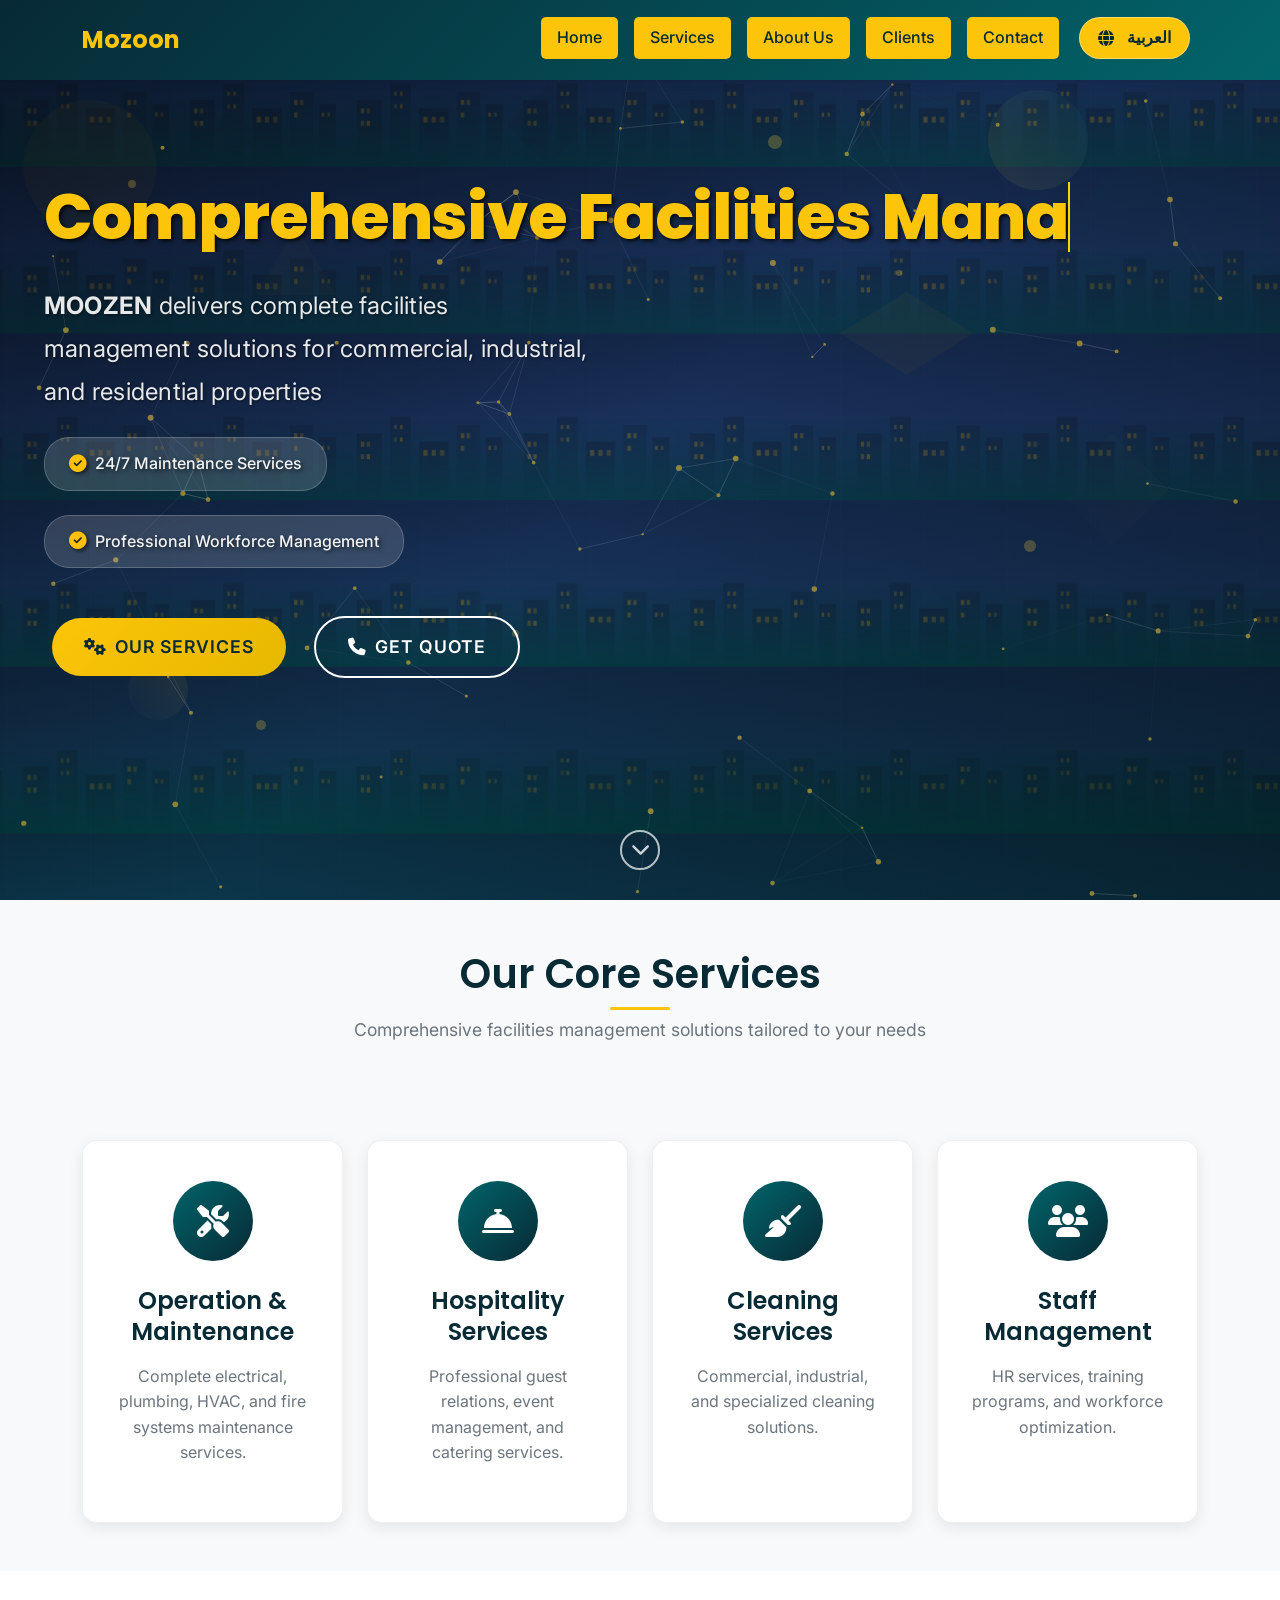
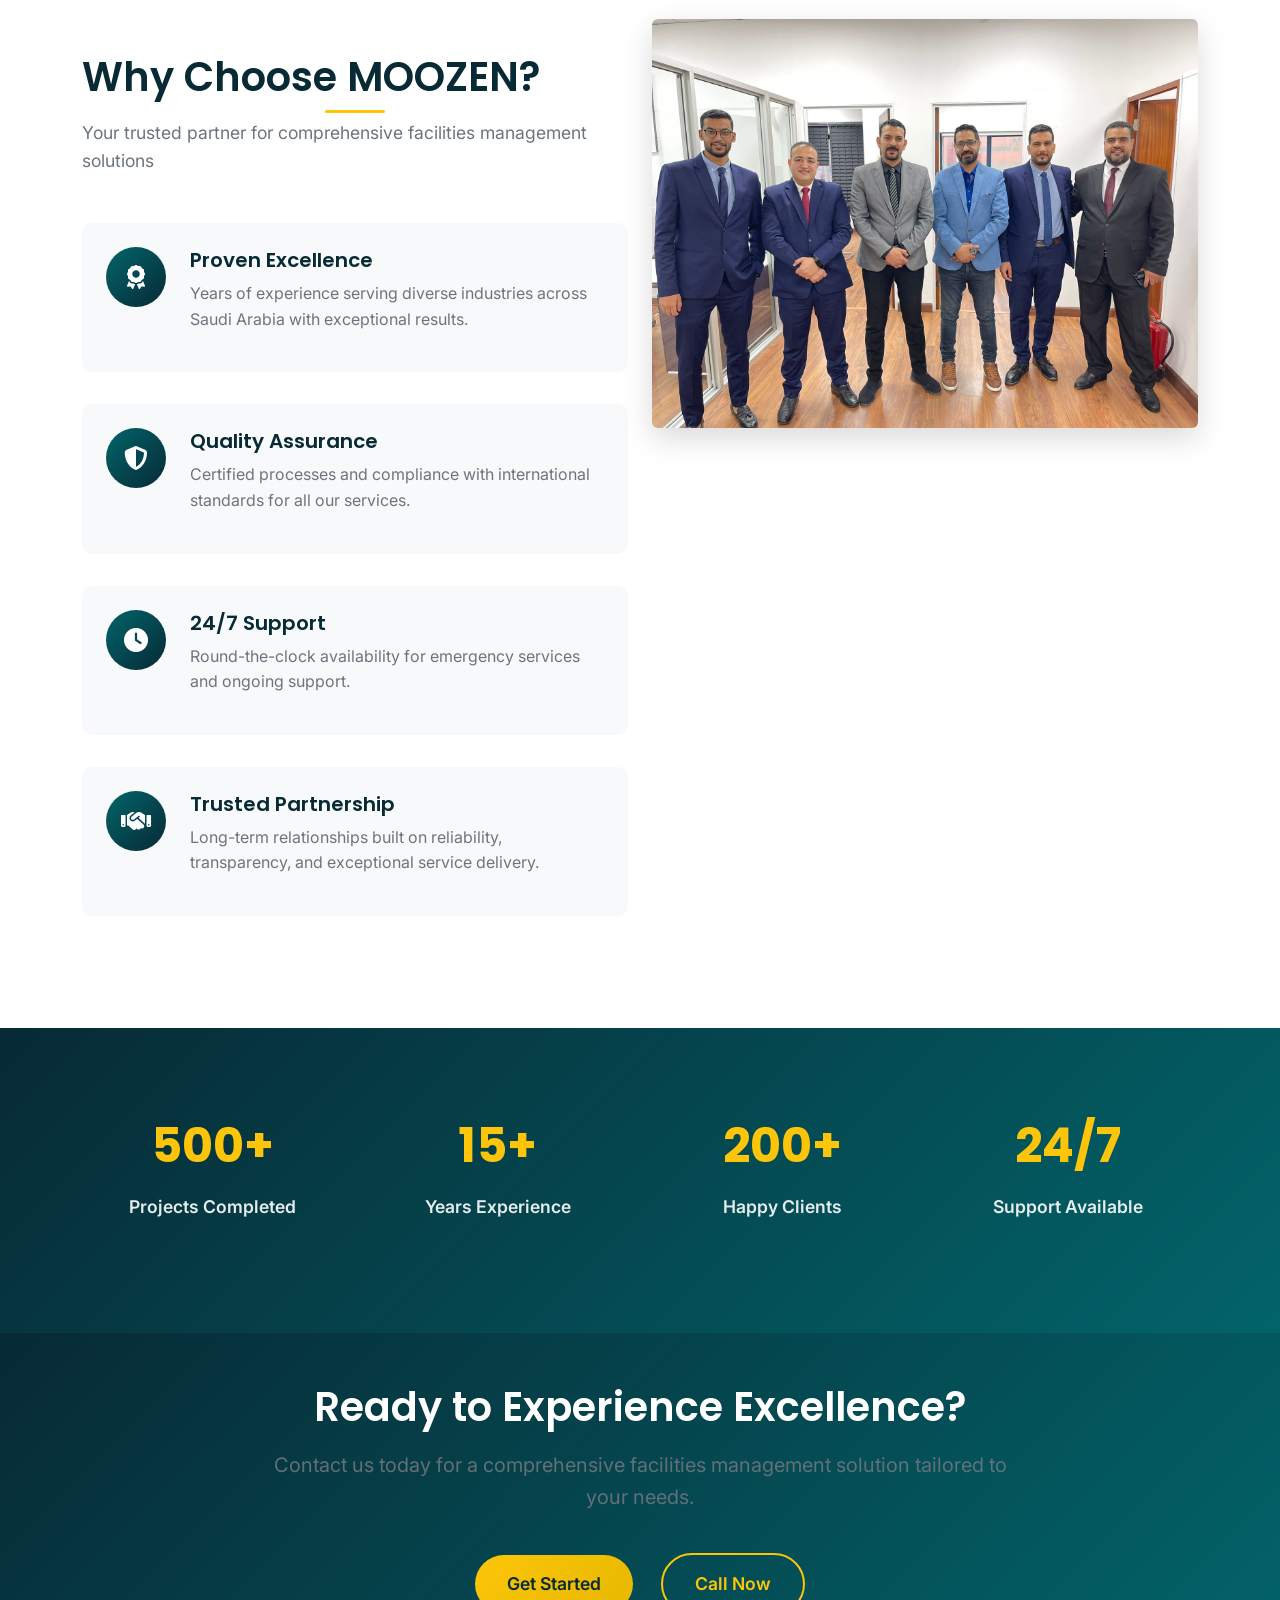
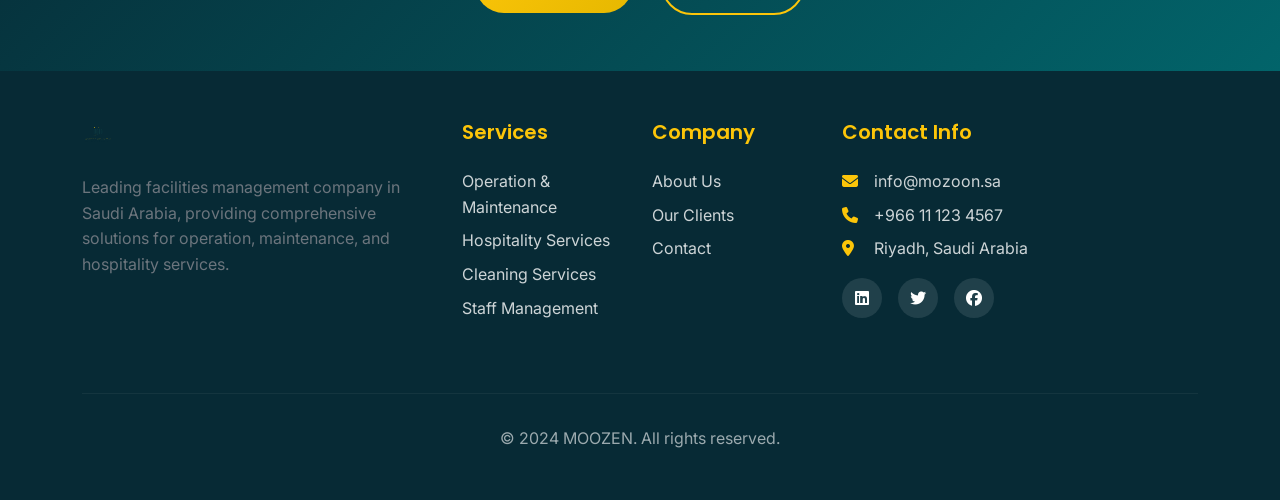
==== commit b5aa5480: "Add persistent language preference toggle" ====
--- a/index.html
+++ b/index.html
@@ -43,6 +43,9 @@
                     <li class="nav-item">
                         <a class="nav-link" href="contact.html">Contact</a>
                     </li>
+                    <li class="nav-item language-toggle">
+                        <a class="nav-link language-switch" data-language="ar" href="index-ar.html"><i class="fas fa-globe me-2"></i>العربية</a>
+                    </li>
                 </ul>
             </div>
         </div>
--- a/styles.css
+++ b/styles.css
@@ -31,6 +31,12 @@
     background-color: var(--white);
 }
 
+body[dir="rtl"] {
+    direction: rtl;
+    text-align: right;
+    font-family: 'Tajawal', 'Inter', sans-serif;
+}
+
 /* Typography */
 h1, h2, h3, h4, h5, h6 {
     font-family: 'Poppins', sans-serif;
@@ -98,6 +104,23 @@
     padding: 0.5rem 1rem !important;
     border-radius: 5px;
     transition: all 0.3s ease;
+}
+
+.navbar-nav .language-toggle .nav-link {
+    border: 1px solid rgba(255, 255, 255, 0.4);
+    border-radius: 30px;
+    display: flex;
+    align-items: center;
+    gap: 0.35rem;
+    font-weight: 600;
+    margin-left: 0.75rem;
+    padding: 0.45rem 1.1rem !important;
+}
+
+.navbar-nav .language-toggle .nav-link:hover,
+.navbar-nav .language-toggle .nav-link:focus {
+    background-color: var(--white);
+    color: var(--corporate-navy) !important;
 }
 
 .navbar-nav .nav-link:hover,
@@ -978,6 +1001,80 @@
     margin-bottom: 0.5rem;
 }
 
+/* RTL Support */
+body[dir="rtl"] .navbar-nav {
+    margin-right: auto;
+    margin-left: 0;
+}
+
+body[dir="rtl"] .navbar-nav .nav-link {
+    text-align: right;
+}
+
+body[dir="rtl"] .language-toggle .nav-link {
+    flex-direction: row-reverse;
+    margin-right: 0.75rem;
+    margin-left: 0;
+}
+
+body[dir="rtl"] .language-toggle .nav-link i {
+    margin-right: 0;
+    margin-left: 0.35rem;
+}
+
+body[dir="rtl"] .ms-auto {
+    margin-left: 0 !important;
+    margin-right: auto !important;
+}
+
+body[dir="rtl"] .me-2 {
+    margin-left: 0.5rem !important;
+    margin-right: 0 !important;
+}
+
+body[dir="rtl"] .me-3 {
+    margin-left: 1rem !important;
+    margin-right: 0 !important;
+}
+
+body[dir="rtl"] .hero-content-left,
+body[dir="rtl"] .hero-slide-text,
+body[dir="rtl"] .section-title,
+body[dir="rtl"] .section-subtitle,
+body[dir="rtl"] .cta-title,
+body[dir="rtl"] .cta-subtitle,
+body[dir="rtl"] .footer,
+body[dir="rtl"] .footer-title,
+body[dir="rtl"] .footer-links,
+body[dir="rtl"] .contact-info {
+    text-align: right;
+}
+
+body[dir="rtl"] .hero-buttons {
+    justify-content: flex-end;
+}
+
+body[dir="rtl"] .service-card {
+    text-align: right;
+}
+
+body[dir="rtl"] .benefit-item {
+    flex-direction: row-reverse;
+}
+
+body[dir="rtl"] .benefit-icon {
+    margin-left: 1.5rem;
+    margin-right: 0;
+}
+
+body[dir="rtl"] .benefit-item:hover {
+    transform: translateX(-10px);
+}
+
+body[dir="rtl"] .social-links {
+    justify-content: flex-end;
+}
+
 .why-image img {
     border-radius: 15px;
     box-shadow: 0 10px 30px rgba(0,0,0,0.15);
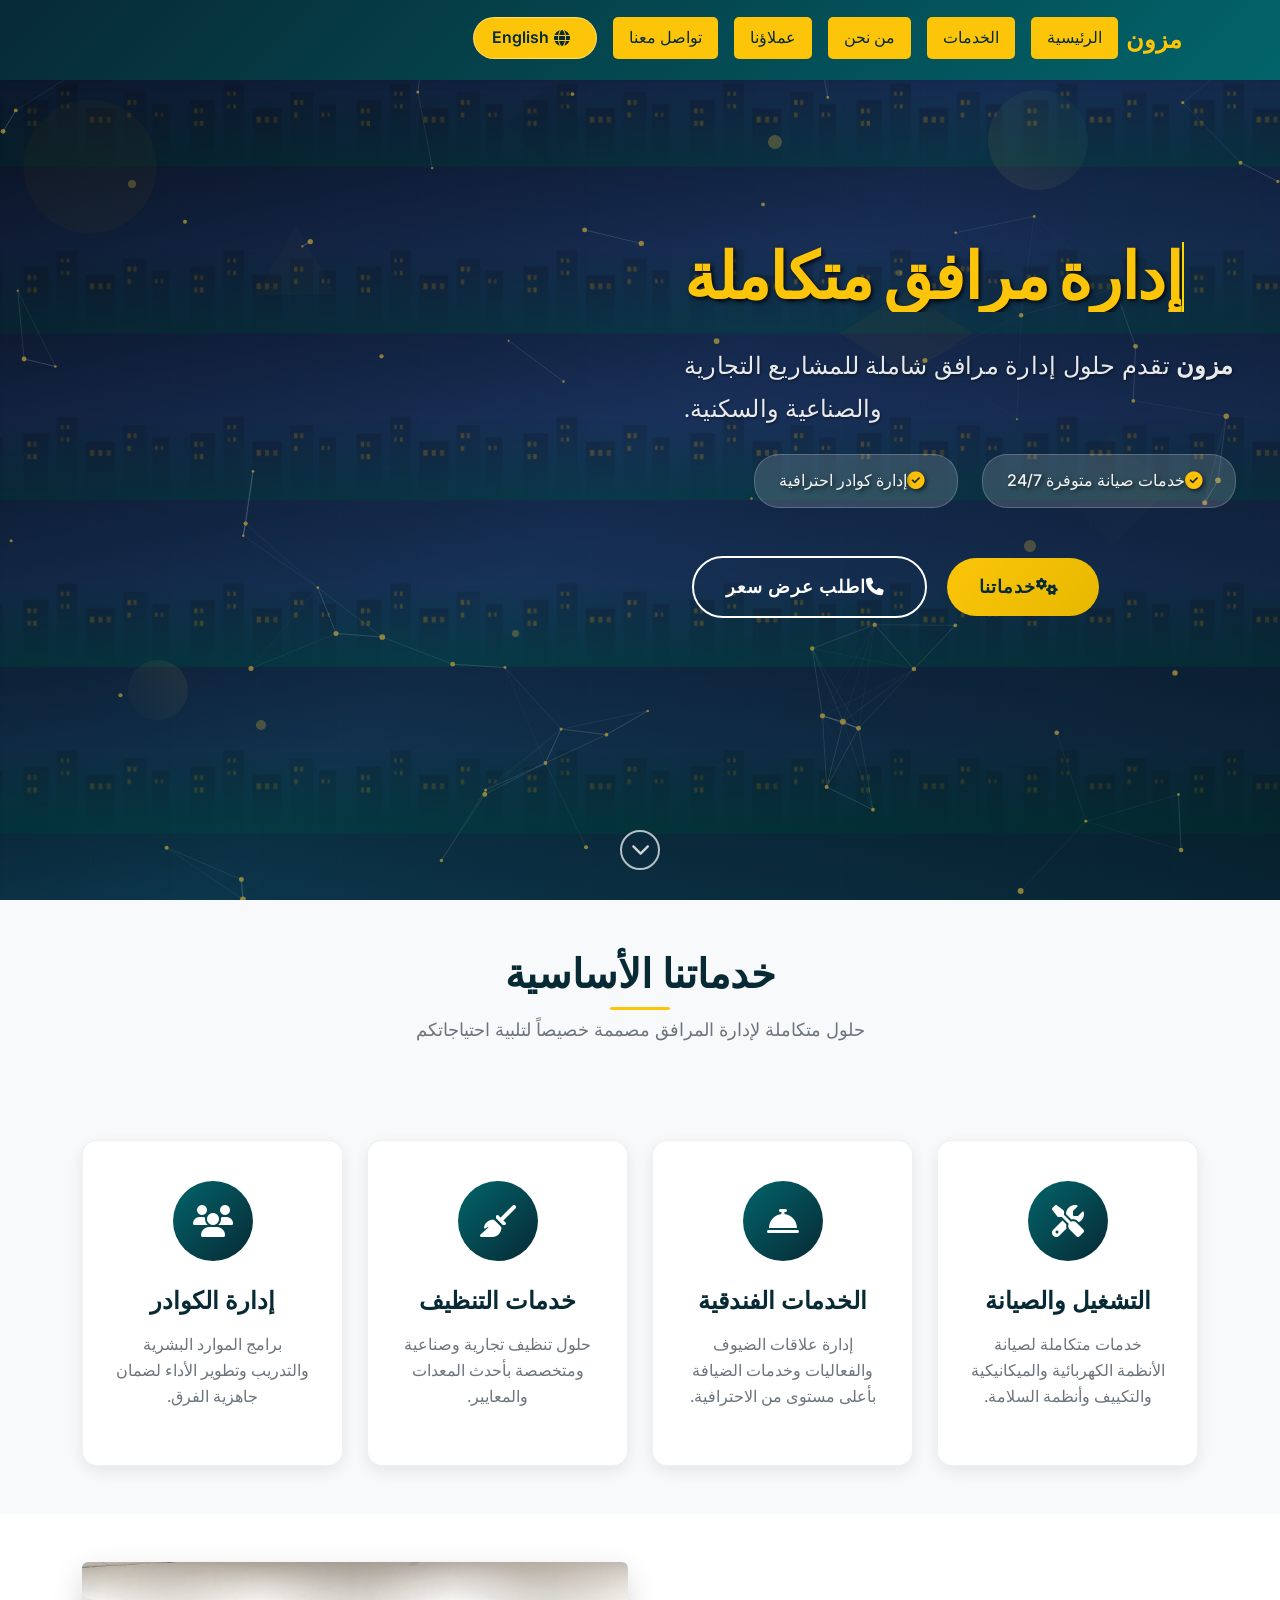
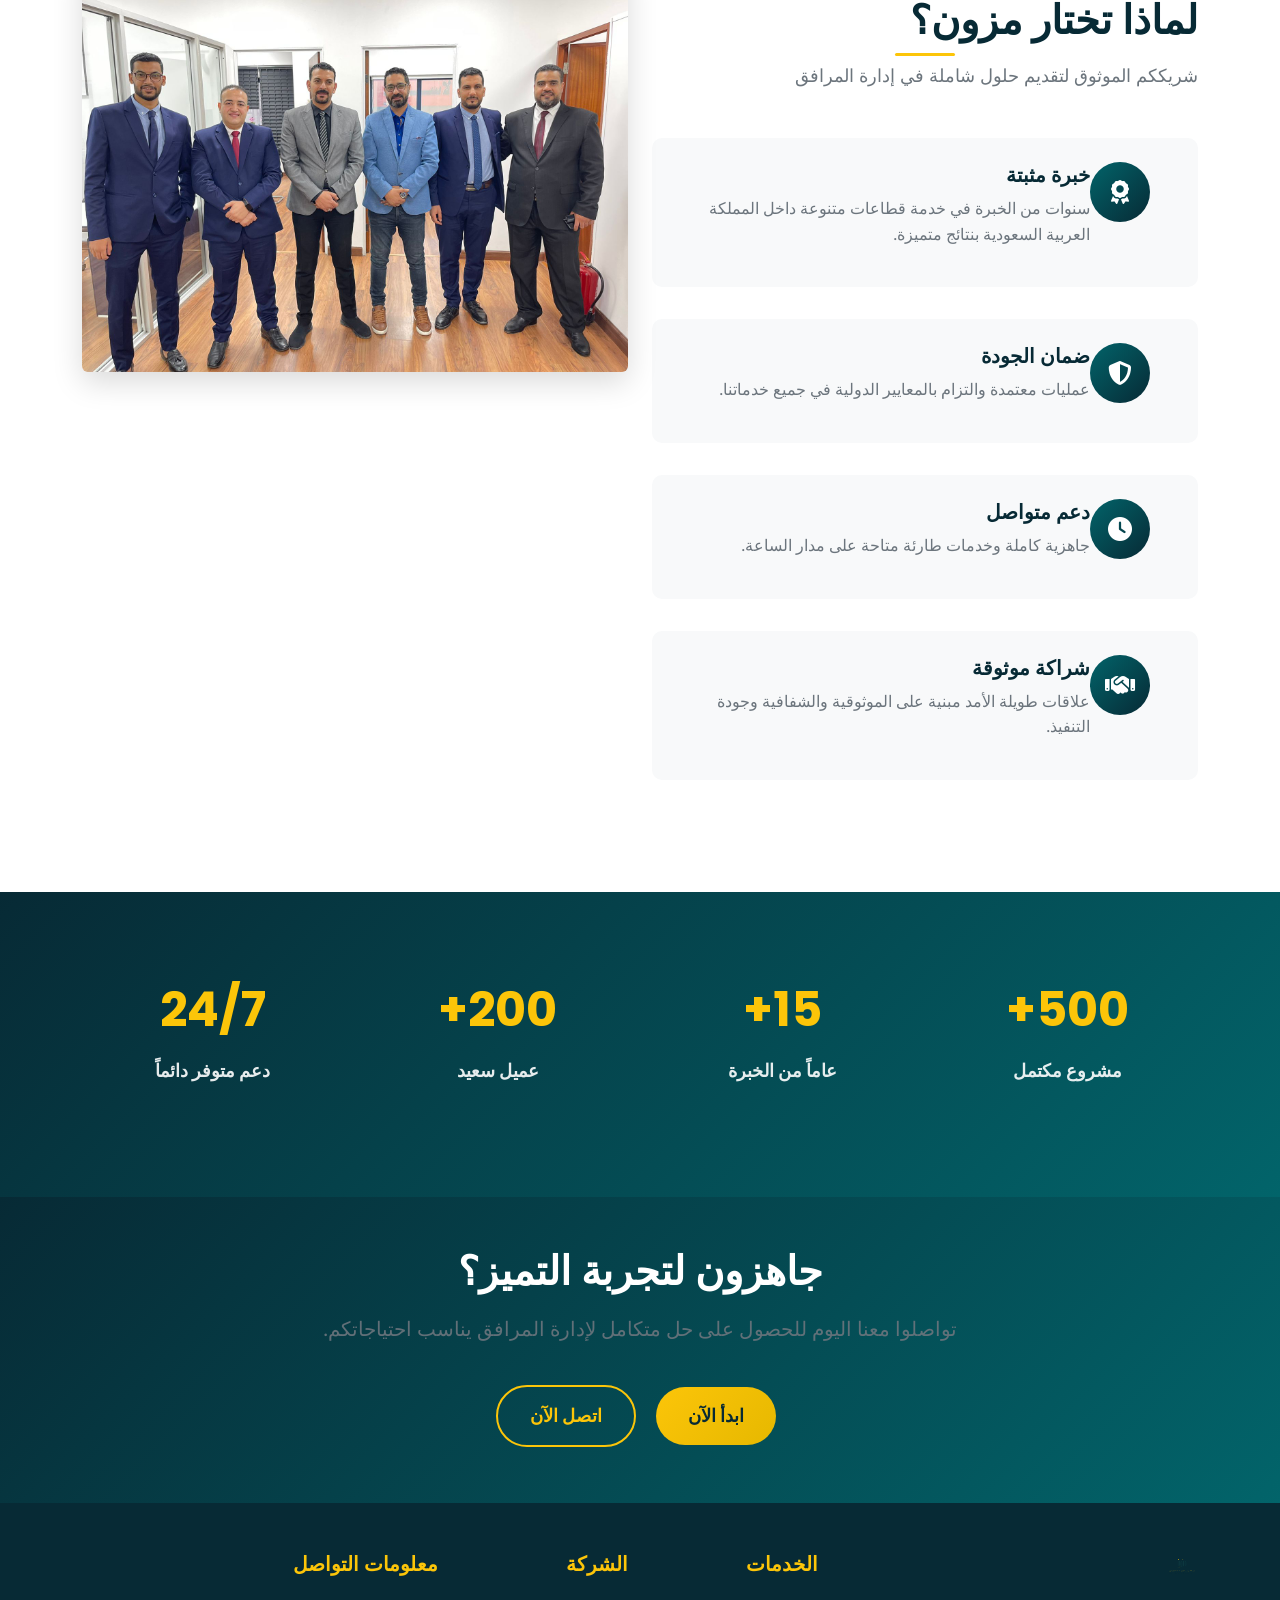
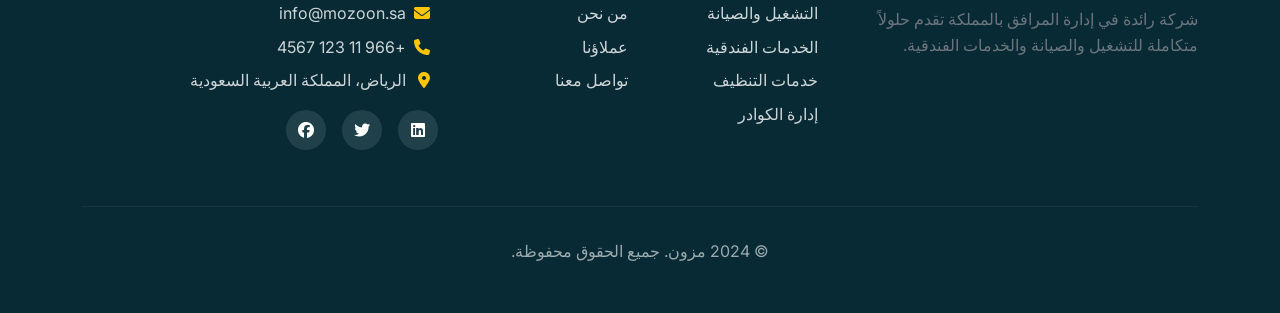
==== commit 378360f8: "Make Arabic default language and fix language persistence - Swapped content between index.html and i" ====
--- a/index.html
+++ b/index.html
@@ -1,18 +1,18 @@
 <!DOCTYPE html>
-<html lang="en">
+<html lang="ar" dir="rtl">
 <head>
     <meta charset="UTF-8">
     <meta name="viewport" content="width=device-width, initial-scale=1.0">
-    <meta name="description" content="MOOZEN - Leading facilities management company in Saudi Arabia providing comprehensive maintenance, operation, and hospitality services.">
-    <meta name="keywords" content="facilities management, Saudi Arabia, maintenance, operation, hospitality services, cleaning, staff management">
-    <title>MOOZEN - Excellence in Facilities Management | Saudi Arabia</title>
-    
+    <meta name="description" content="مزون - شركة رائدة في إدارة المرافق بالمملكة العربية السعودية تقدم حلولاً متكاملة للتشغيل والصيانة والضيافة.">
+    <meta name="keywords" content="إدارة مرافق، السعودية، صيانة، تشغيل، خدمات ضيافة، تنظيف، إدارة كوادر">
+    <title>مزون - التميز في إدارة المرافق | المملكة العربية السعودية</title>
+
     <!-- Bootstrap 5 CSS -->
     <link href="https://cdn.jsdelivr.net/npm/bootstrap@5.3.0/dist/css/bootstrap.min.css" rel="stylesheet">
     <!-- Font Awesome -->
     <link rel="stylesheet" href="https://cdnjs.cloudflare.com/ajax/libs/font-awesome/6.4.0/css/all.min.css">
     <!-- Google Fonts -->
-    <link href="https://fonts.googleapis.com/css2?family=Inter:wght@300;400;500;600;700&family=Poppins:wght@300;400;500;600;700&display=swap" rel="stylesheet">
+    <link href="https://fonts.googleapis.com/css2?family=Tajawal:wght@400;500;700&family=Inter:wght@300;400;500;600;700&family=Poppins:wght@300;400;500;600;700&display=swap" rel="stylesheet">
     <!-- Custom CSS -->
     <link rel="stylesheet" href="styles.css">
 </head>
@@ -21,7 +21,7 @@
     <nav class="navbar navbar-expand-lg navbar-dark fixed-top">
         <div class="container">
             <a class="navbar-brand" href="index.html">
-                <span class="logo-text">Mozoon</span>
+                <span class="logo-text">مزون</span>
             </a>
             <button class="navbar-toggler" type="button" data-bs-toggle="collapse" data-bs-target="#navbarNav">
                 <span class="navbar-toggler-icon"></span>
@@ -29,22 +29,23 @@
             <div class="collapse navbar-collapse" id="navbarNav">
                 <ul class="navbar-nav ms-auto">
                     <li class="nav-item">
-                        <a class="nav-link active" href="index.html">Home</a>
-                    </li>
-                    <li class="nav-item">
-                        <a class="nav-link" href="services.html">Services</a>
-                    </li>
-                    <li class="nav-item">
-                        <a class="nav-link" href="about.html">About Us</a>
-                    </li>
-                    <li class="nav-item">
-                        <a class="nav-link" href="clients.html">Clients</a>
-                    </li>
-                    <li class="nav-item">
-                        <a class="nav-link" href="contact.html">Contact</a>
+                        <a class="nav-link active" href="index-ar.html">الرئيسية</a>
+                    </li>
+                    <li class="nav-item">
+                        <a class="nav-link" href="services-ar.html">الخدمات</a>
+                    </li>
+                    <li class="nav-item">
+                        <a class="nav-link" href="about-ar.html">من نحن</a>
+                    </li>
+                    <li class="nav-item">
+                        <a class="nav-link" href="clients-ar.html">عملاؤنا</a>
+                    </li>
+                    <li class="nav-item">
+                        <a class="nav-link" href="contact-ar.html">تواصل معنا</a>
                     </li>
                     <li class="nav-item language-toggle">
-                        <a class="nav-link language-switch" data-language="ar" href="index-ar.html"><i class="fas fa-globe me-2"></i>العربية</a>
+                                                <a class="nav-link language-switch" data-language="en" href="index-ar.html"><i class="fas fa-globe me-2"></i>English</a>
+
                     </li>
                 </ul>
             </div>
@@ -65,7 +66,7 @@
                 <div class="slide-overlay"></div>
             </div>
         </div>
-        
+
         <canvas id="particle-network-canvas" class="particle-network-canvas"></canvas>
         <div class="hero-particles">
             <div class="particle particle-1"></div>
@@ -89,37 +90,37 @@
                         <!-- Dynamic slide text -->
                         <div class="hero-slide-text">
                             <div class="slide-text" data-slide="0">
-                                <h1 class="hero-title typewriter-text">Comprehensive Facilities Management</h1>
+                                <h1 class="hero-title typewriter-text">إدارة مرافق متكاملة</h1>
                                 <div class="hero-subtitle fade-in-up">
-                                    <p class="lead-text mb-3"><strong>MOOZEN</strong> delivers complete facilities management solutions for commercial, industrial, and residential properties</p>
+                                    <p class="lead-text mb-3"><strong>مزون</strong> تقدم حلول إدارة مرافق شاملة للمشاريع التجارية والصناعية والسكنية.</p>
                                     <div class="key-benefits">
                                         <div class="benefit-highlight">
                                             <i class="fas fa-check-circle text-warning me-2"></i>
-                                            <span>24/7 Maintenance Services</span>
+                                            <span>خدمات صيانة متوفرة 24/7</span>
                                         </div>
                                         <div class="benefit-highlight">
                                             <i class="fas fa-check-circle text-warning me-2"></i>
-                                            <span>Professional Workforce Management</span>
+                                            <span>إدارة كوادر احترافية</span>
                                         </div>
                                     </div>
                                 </div>
                             </div>
                             <div class="slide-text" data-slide="1">
-                                <h1 class="hero-title typewriter-text">Premium Cleaning & Sanitization</h1>
-                                <p class="hero-subtitle fade-in-up">Maintaining the highest hygiene standards with advanced cleaning protocols and professional disinfection services for all types of facilities and environments.</p>
+                                <h1 class="hero-title typewriter-text">تنظيف وتعقيم بمستوى عالمي</h1>
+                                <p class="hero-subtitle fade-in-up">نحافظ على أعلى معايير النظافة باستخدام بروتوكولات متقدمة وخدمات تعقيم احترافية لجميع أنواع المنشآت والبيئات.</p>
                             </div>
                             <div class="slide-text" data-slide="2">
-                                <h1 class="hero-title typewriter-text">Smart Operations & Technology</h1>
-                                <p class="hero-subtitle fade-in-up">Integrating cutting-edge technology with experienced professionals to deliver efficient, cost-effective facility management solutions that exceed expectations.</p>
-                            </div>
-                        </div>
-                        
+                                <h1 class="hero-title typewriter-text">تشغيل ذكي وتقنيات متقدمة</h1>
+                                <p class="hero-subtitle fade-in-up">نمزج أحدث التقنيات مع خبراتنا المهنية لتقديم حلول إدارة مرافق فعّالة وذات كفاءة في التكلفة تفوق التوقعات.</p>
+                            </div>
+                        </div>
+
                         <div class="hero-buttons fade-in-up">
-                            <a href="services.html" class="btn btn-primary btn-lg me-3">
-                                <i class="fas fa-cogs me-2"></i>Our Services
+                            <a href="services-ar.html" class="btn btn-primary btn-lg me-3">
+                                <i class="fas fa-cogs me-2"></i>خدماتنا
                             </a>
-                            <a href="contact.html" class="btn btn-outline-light btn-lg">
-                                <i class="fas fa-phone me-2"></i>Get Quote
+                            <a href="contact-ar.html" class="btn btn-outline-light btn-lg">
+                                <i class="fas fa-phone me-2"></i>اطلب عرض سعر
                             </a>
                         </div>
                     </div>
@@ -141,8 +142,8 @@
         <div class="container">
             <div class="row">
                 <div class="col-lg-8 mx-auto text-center mb-5">
-                    <h2 class="section-title">Our Core Services</h2>
-                    <p class="section-subtitle">Comprehensive facilities management solutions tailored to your needs</p>
+                    <h2 class="section-title">خدماتنا الأساسية</h2>
+                    <p class="section-subtitle">حلول متكاملة لإدارة المرافق مصممة خصيصاً لتلبية احتياجاتكم</p>
                 </div>
             </div>
             <div class="row g-4">
@@ -151,8 +152,8 @@
                         <div class="service-icon">
                             <i class="fas fa-tools"></i>
                         </div>
-                        <h4>Operation & Maintenance</h4>
-                        <p>Complete electrical, plumbing, HVAC, and fire systems maintenance services.</p>
+                        <h4>التشغيل والصيانة</h4>
+                        <p>خدمات متكاملة لصيانة الأنظمة الكهربائية والميكانيكية والتكييف وأنظمة السلامة.</p>
                     </div>
                 </div>
                 <div class="col-lg-3 col-md-6">
@@ -160,8 +161,8 @@
                         <div class="service-icon">
                             <i class="fas fa-concierge-bell"></i>
                         </div>
-                        <h4>Hospitality Services</h4>
-                        <p>Professional guest relations, event management, and catering services.</p>
+                        <h4>الخدمات الفندقية</h4>
+                        <p>إدارة علاقات الضيوف والفعاليات وخدمات الضيافة بأعلى مستوى من الاحترافية.</p>
                     </div>
                 </div>
                 <div class="col-lg-3 col-md-6">
@@ -169,8 +170,8 @@
                         <div class="service-icon">
                             <i class="fas fa-broom"></i>
                         </div>
-                        <h4>Cleaning Services</h4>
-                        <p>Commercial, industrial, and specialized cleaning solutions.</p>
+                        <h4>خدمات التنظيف</h4>
+                        <p>حلول تنظيف تجارية وصناعية ومتخصصة بأحدث المعدات والمعايير.</p>
                     </div>
                 </div>
                 <div class="col-lg-3 col-md-6">
@@ -178,8 +179,8 @@
                         <div class="service-icon">
                             <i class="fas fa-users"></i>
                         </div>
-                        <h4>Staff Management</h4>
-                        <p>HR services, training programs, and workforce optimization.</p>
+                        <h4>إدارة الكوادر</h4>
+                        <p>برامج الموارد البشرية والتدريب وتطوير الأداء لضمان جاهزية الفرق.</p>
                     </div>
                 </div>
             </div>
@@ -192,53 +193,53 @@
             <div class="row">
                 <div class="col-lg-6">
                     <div class="why-content">
-                        <h2 class="section-title animate-title">Why Choose MOOZEN?</h2>
-                        <p class="section-subtitle animate-subtitle">Your trusted partner for comprehensive facilities management solutions</p>
-                        
+                        <h2 class="section-title animate-title">لماذا تختار مزون؟</h2>
+                        <p class="section-subtitle animate-subtitle">شريككم الموثوق لتقديم حلول شاملة في إدارة المرافق</p>
+
                         <div class="benefit-item animate-benefit" data-delay="0.2">
                             <div class="benefit-icon">
                                 <i class="fas fa-award"></i>
                             </div>
                             <div class="benefit-content">
-                                <h5 class="highlight-text">Proven Excellence</h5>
-                                <p>Years of experience serving diverse industries across Saudi Arabia with exceptional results.</p>
-                            </div>
-                        </div>
-                        
+                                <h5 class="highlight-text">خبرة مثبتة</h5>
+                                <p>سنوات من الخبرة في خدمة قطاعات متنوعة داخل المملكة العربية السعودية بنتائج متميزة.</p>
+                            </div>
+                        </div>
+
                         <div class="benefit-item animate-benefit" data-delay="0.4">
                             <div class="benefit-icon">
                                 <i class="fas fa-shield-alt"></i>
                             </div>
                             <div class="benefit-content">
-                                <h5 class="highlight-text">Quality Assurance</h5>
-                                <p>Certified processes and compliance with international standards for all our services.</p>
-                            </div>
-                        </div>
-                        
+                                <h5 class="highlight-text">ضمان الجودة</h5>
+                                <p>عمليات معتمدة والتزام بالمعايير الدولية في جميع خدماتنا.</p>
+                            </div>
+                        </div>
+
                         <div class="benefit-item animate-benefit" data-delay="0.6">
                             <div class="benefit-icon">
                                 <i class="fas fa-clock"></i>
                             </div>
                             <div class="benefit-content">
-                                <h5 class="highlight-text">24/7 Support</h5>
-                                <p>Round-the-clock availability for emergency services and ongoing support.</p>
-                            </div>
-                        </div>
-                        
+                                <h5 class="highlight-text">دعم متواصل</h5>
+                                <p>جاهزية كاملة وخدمات طارئة متاحة على مدار الساعة.</p>
+                            </div>
+                        </div>
+
                         <div class="benefit-item animate-benefit" data-delay="0.8">
                             <div class="benefit-icon">
                                 <i class="fas fa-handshake"></i>
                             </div>
                             <div class="benefit-content">
-                                <h5 class="highlight-text">Trusted Partnership</h5>
-                                <p>Long-term relationships built on reliability, transparency, and exceptional service delivery.</p>
+                                <h5 class="highlight-text">شراكة موثوقة</h5>
+                                <p>علاقات طويلة الأمد مبنية على الموثوقية والشفافية وجودة التنفيذ.</p>
                             </div>
                         </div>
                     </div>
                 </div>
                 <div class="col-lg-6">
                     <div class="why-image animate-image">
-                        <img src="team.jpg" alt="Professional Team" class="img-fluid rounded">
+                        <img src="team.jpg" alt="فريق عمل محترف" class="img-fluid rounded">
                     </div>
                 </div>
             </div>
@@ -252,25 +253,25 @@
                 <div class="col-lg-3 col-md-6 mb-4">
                     <div class="stat-item">
                         <div class="stat-number">500+</div>
-                        <div class="stat-label">Projects Completed</div>
+                        <div class="stat-label">مشروع مكتمل</div>
                     </div>
                 </div>
                 <div class="col-lg-3 col-md-6 mb-4">
                     <div class="stat-item">
                         <div class="stat-number">15+</div>
-                        <div class="stat-label">Years Experience</div>
+                        <div class="stat-label">عاماً من الخبرة</div>
                     </div>
                 </div>
                 <div class="col-lg-3 col-md-6 mb-4">
                     <div class="stat-item">
                         <div class="stat-number">200+</div>
-                        <div class="stat-label">Happy Clients</div>
+                        <div class="stat-label">عميل سعيد</div>
                     </div>
                 </div>
                 <div class="col-lg-3 col-md-6 mb-4">
                     <div class="stat-item">
                         <div class="stat-number">24/7</div>
-                        <div class="stat-label">Support Available</div>
+                        <div class="stat-label">دعم متوفر دائماً</div>
                     </div>
                 </div>
             </div>
@@ -282,11 +283,11 @@
         <div class="container">
             <div class="row">
                 <div class="col-lg-8 mx-auto text-center">
-                    <h2 class="cta-title">Ready to Experience Excellence?</h2>
-                    <p class="cta-subtitle">Contact us today for a comprehensive facilities management solution tailored to your needs.</p>
+                    <h2 class="cta-title">جاهزون لتجربة التميز؟</h2>
+                    <p class="cta-subtitle">تواصلوا معنا اليوم للحصول على حل متكامل لإدارة المرافق يناسب احتياجاتكم.</p>
                     <div class="cta-buttons">
-                        <a href="contact.html" class="btn btn-primary btn-lg me-3">Get Started</a>
-                        <a href="tel:+966123456789" class="btn btn-outline-primary btn-lg">Call Now</a>
+                        <a href="contact-ar.html" class="btn btn-primary btn-lg me-3">ابدأ الآن</a>
+                        <a href="tel:+966123456789" class="btn btn-outline-primary btn-lg">اتصل الآن</a>
                     </div>
                 </div>
             </div>
@@ -299,33 +300,33 @@
             <div class="row">
                 <div class="col-lg-4 mb-4">
                     <div class="footer-brand">
-                        <img src="logo mozoon.svg" alt="MOOZEN Logo" class="footer-logo">
-                        <p>Leading facilities management company in Saudi Arabia, providing comprehensive solutions for operation, maintenance, and hospitality services.</p>
+                        <img src="logo mozoon.svg" alt="شعار مزون" class="footer-logo">
+                        <p>شركة رائدة في إدارة المرافق بالمملكة تقدم حلولاً متكاملة للتشغيل والصيانة والخدمات الفندقية.</p>
                     </div>
                 </div>
                 <div class="col-lg-2 col-md-6 mb-4">
-                    <h5 class="footer-title">Services</h5>
+                    <h5 class="footer-title">الخدمات</h5>
                     <ul class="footer-links">
-                        <li><a href="services.html">Operation & Maintenance</a></li>
-                        <li><a href="services.html">Hospitality Services</a></li>
-                        <li><a href="services.html">Cleaning Services</a></li>
-                        <li><a href="services.html">Staff Management</a></li>
+                        <li><a href="services-ar.html">التشغيل والصيانة</a></li>
+                        <li><a href="services-ar.html">الخدمات الفندقية</a></li>
+                        <li><a href="services-ar.html">خدمات التنظيف</a></li>
+                        <li><a href="services-ar.html">إدارة الكوادر</a></li>
                     </ul>
                 </div>
                 <div class="col-lg-2 col-md-6 mb-4">
-                    <h5 class="footer-title">Company</h5>
+                    <h5 class="footer-title">الشركة</h5>
                     <ul class="footer-links">
-                        <li><a href="about.html">About Us</a></li>
-                        <li><a href="clients.html">Our Clients</a></li>
-                        <li><a href="contact.html">Contact</a></li>
+                        <li><a href="about-ar.html">من نحن</a></li>
+                        <li><a href="clients-ar.html">عملاؤنا</a></li>
+                        <li><a href="contact-ar.html">تواصل معنا</a></li>
                     </ul>
                 </div>
                 <div class="col-lg-4 mb-4">
-                    <h5 class="footer-title">Contact Info</h5>
+                    <h5 class="footer-title">معلومات التواصل</h5>
                     <div class="contact-info">
                         <p><i class="fas fa-envelope me-2"></i> info@mozoon.sa</p>
                         <p><i class="fas fa-phone me-2"></i> +966 11 123 4567</p>
-                        <p><i class="fas fa-map-marker-alt me-2"></i> Riyadh, Saudi Arabia</p>
+                        <p><i class="fas fa-map-marker-alt me-2"></i> الرياض، المملكة العربية السعودية</p>
                     </div>
                     <div class="social-links mt-3">
                         <a href="#" class="social-link"><i class="fab fa-linkedin"></i></a>
@@ -337,7 +338,7 @@
             <hr class="footer-divider">
             <div class="row">
                 <div class="col-12 text-center">
-                    <p class="footer-copyright">&copy; 2024 MOOZEN. All rights reserved.</p>
+                    <p class="footer-copyright">&copy; 2024 مزون. جميع الحقوق محفوظة.</p>
                 </div>
             </div>
         </div>
